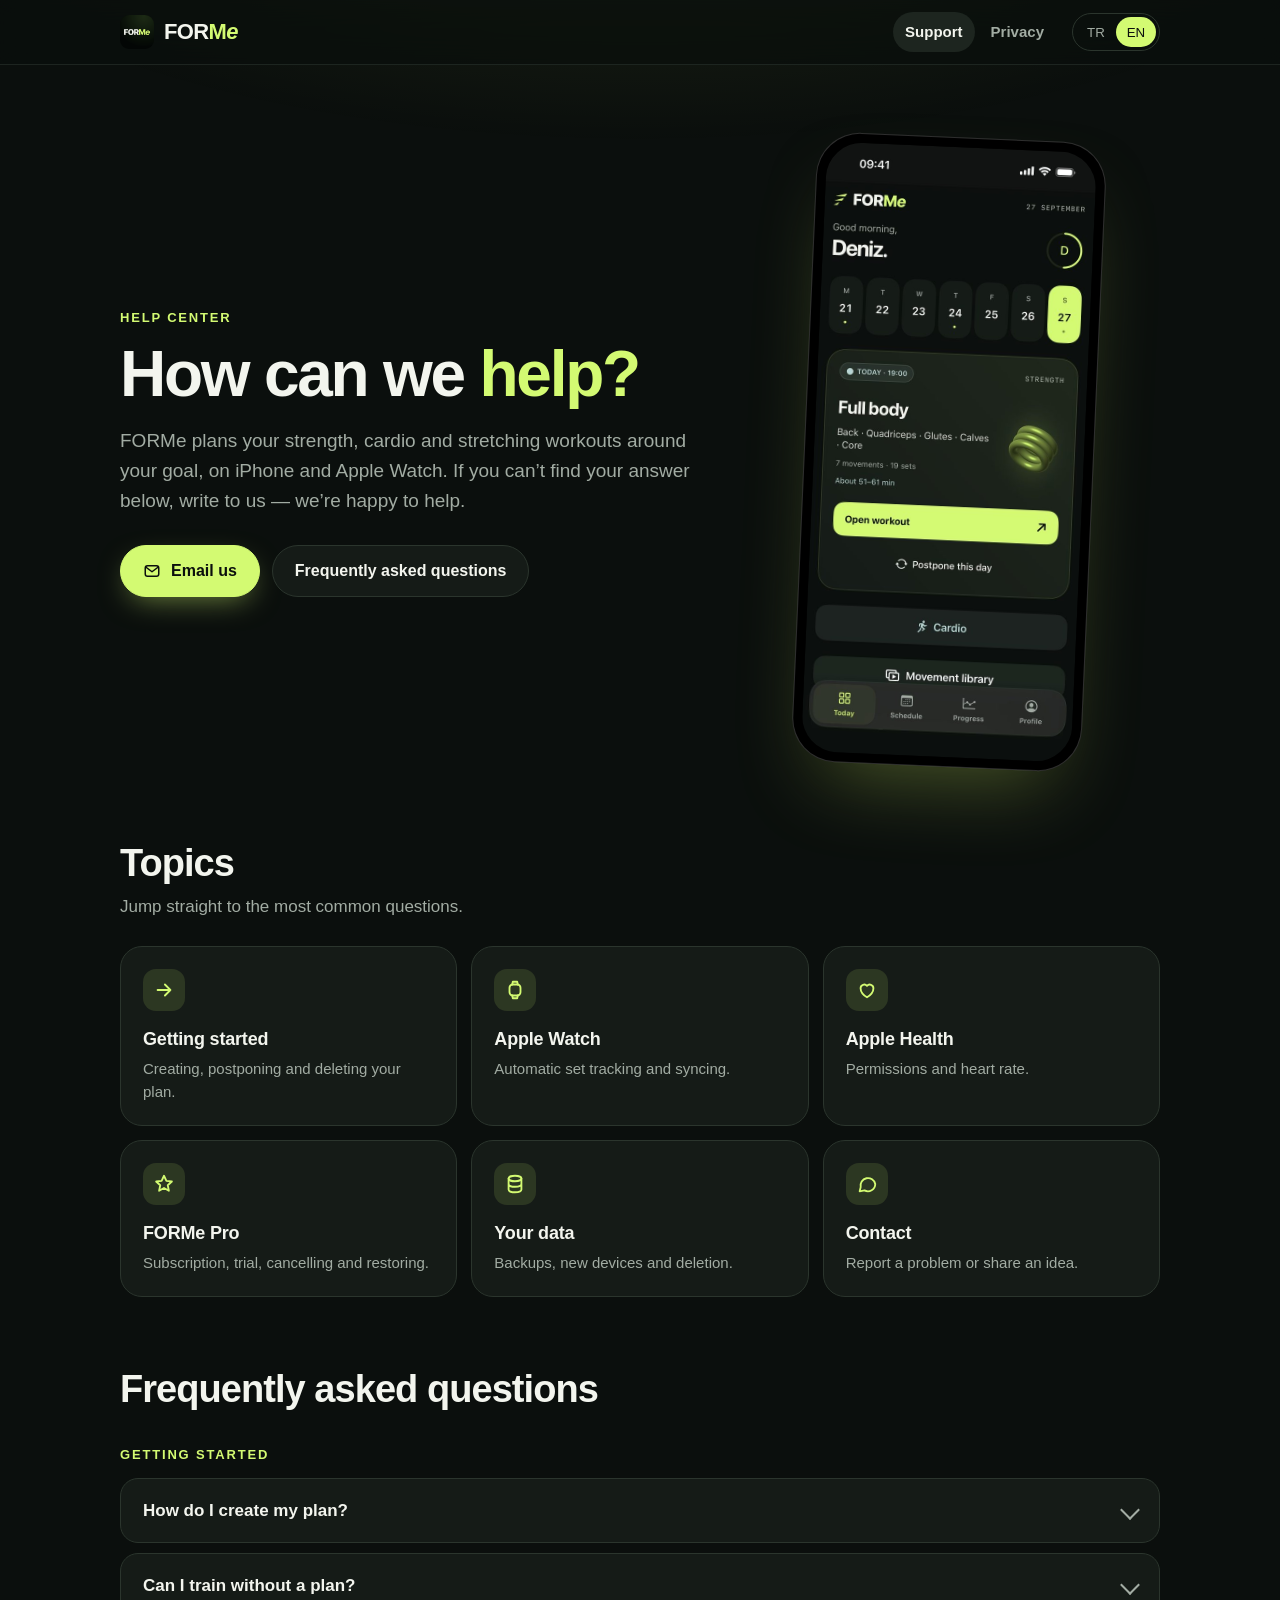
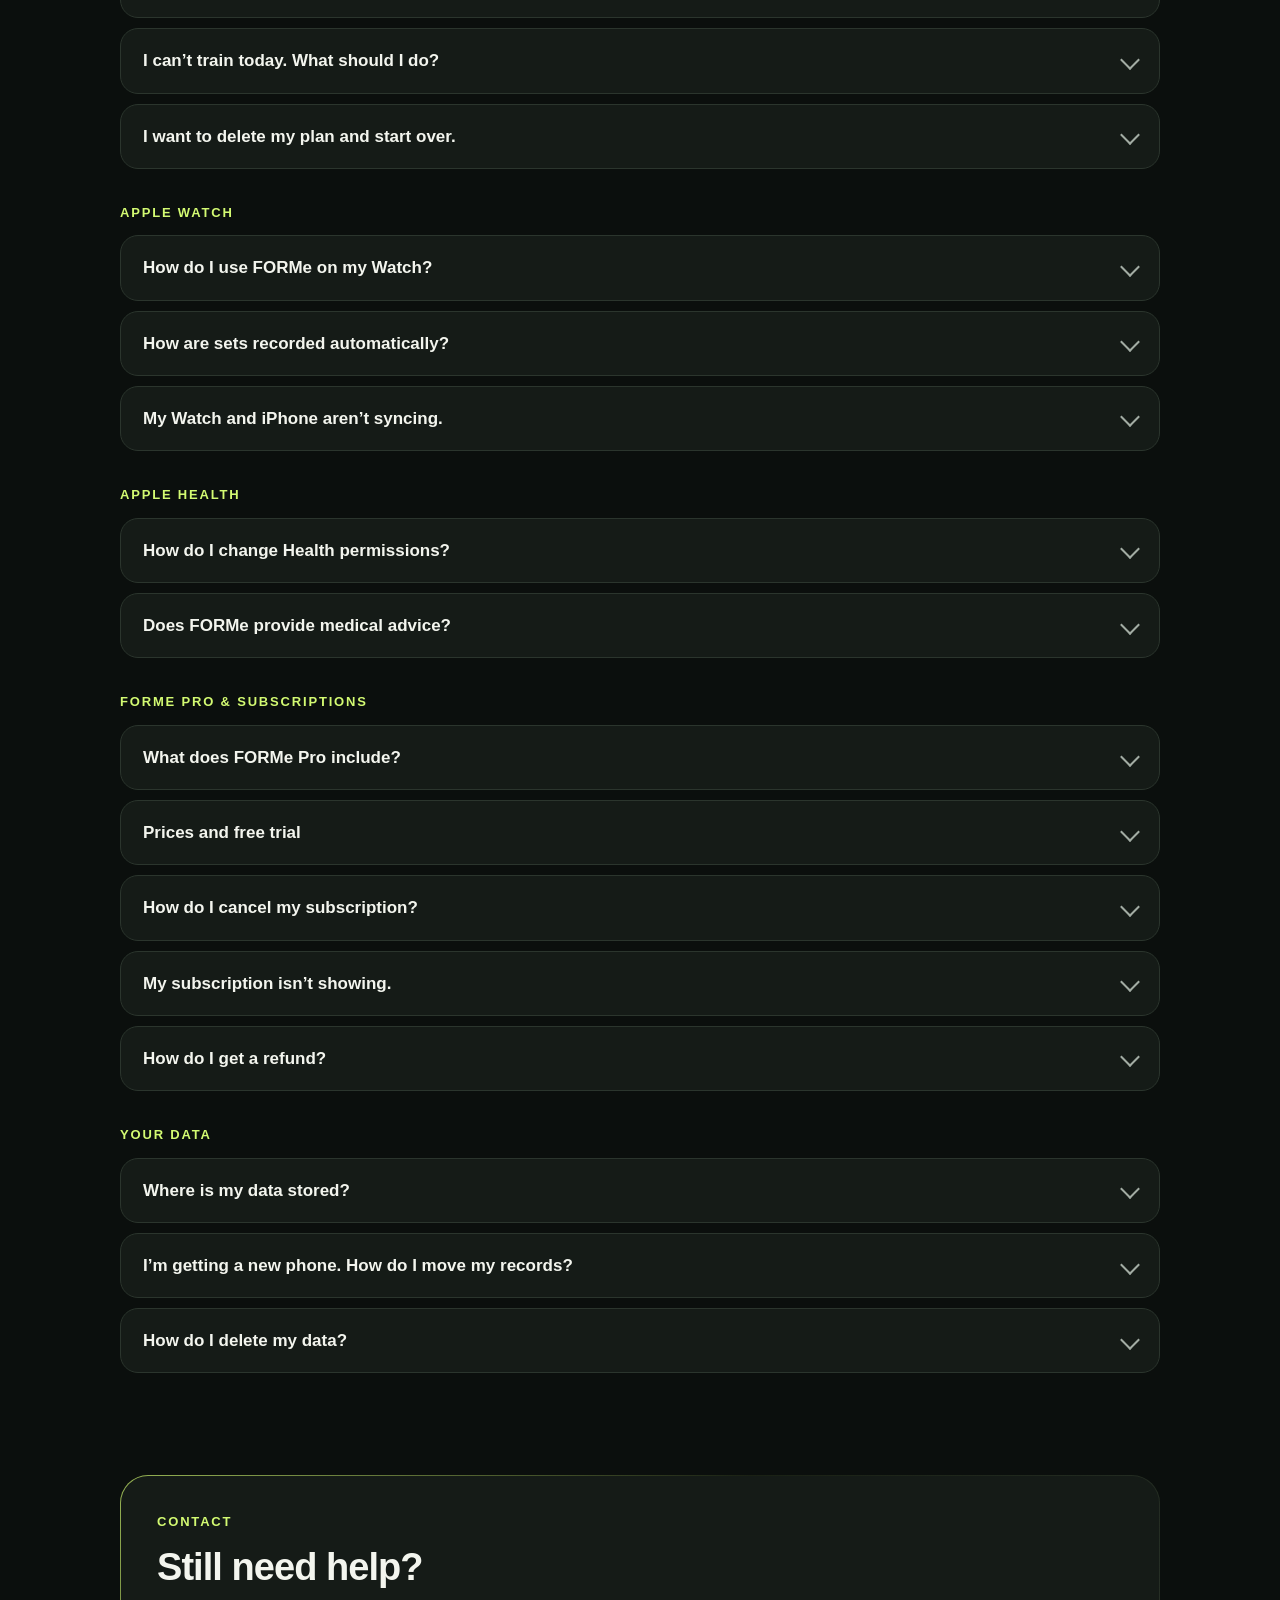
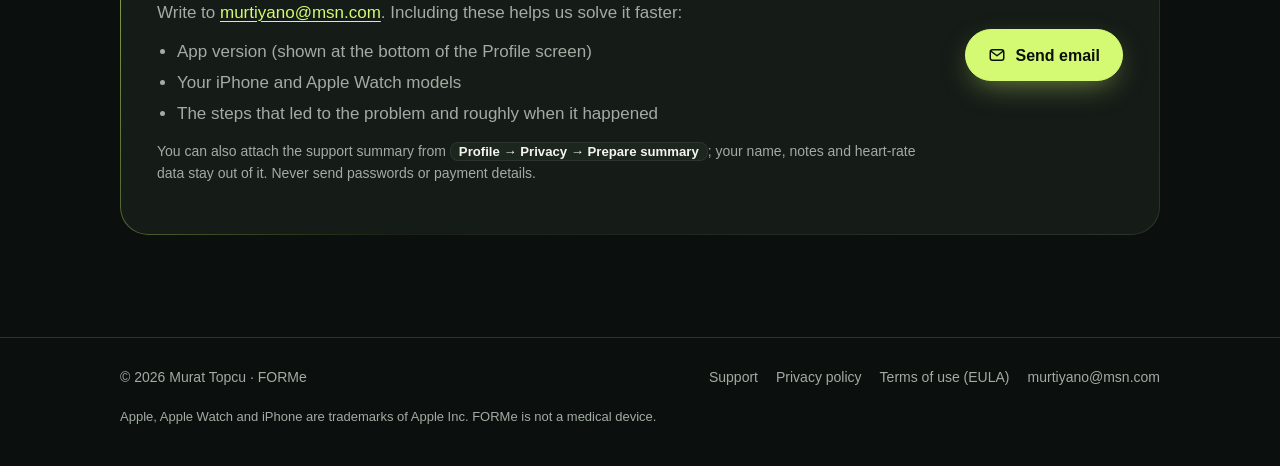
==== forme/index.html @ 6ea151a3 "Add FORMe support and privacy pages Co-Authored-By: Claude Opus 5.5 <noreply@anthropic.com>" ====
<!doctype html>
<html lang="tr">
<head>
<meta charset="utf-8">
<meta name="viewport" content="width=device-width, initial-scale=1">
<title>FORMe</title>
<meta http-equiv="refresh" content="0; url=support/">
<link rel="canonical" href="https://murat1984bjk.github.io/forme/support/">
</head>
<body style="background:#0B0F0D;color:#F3F5EE;font-family:-apple-system,sans-serif">
<p><a href="support/" style="color:#D3FA72">FORMe Destek / Support</a> · <a href="privacy/" style="color:#D3FA72">Gizlilik / Privacy</a></p>
</body>
</html>
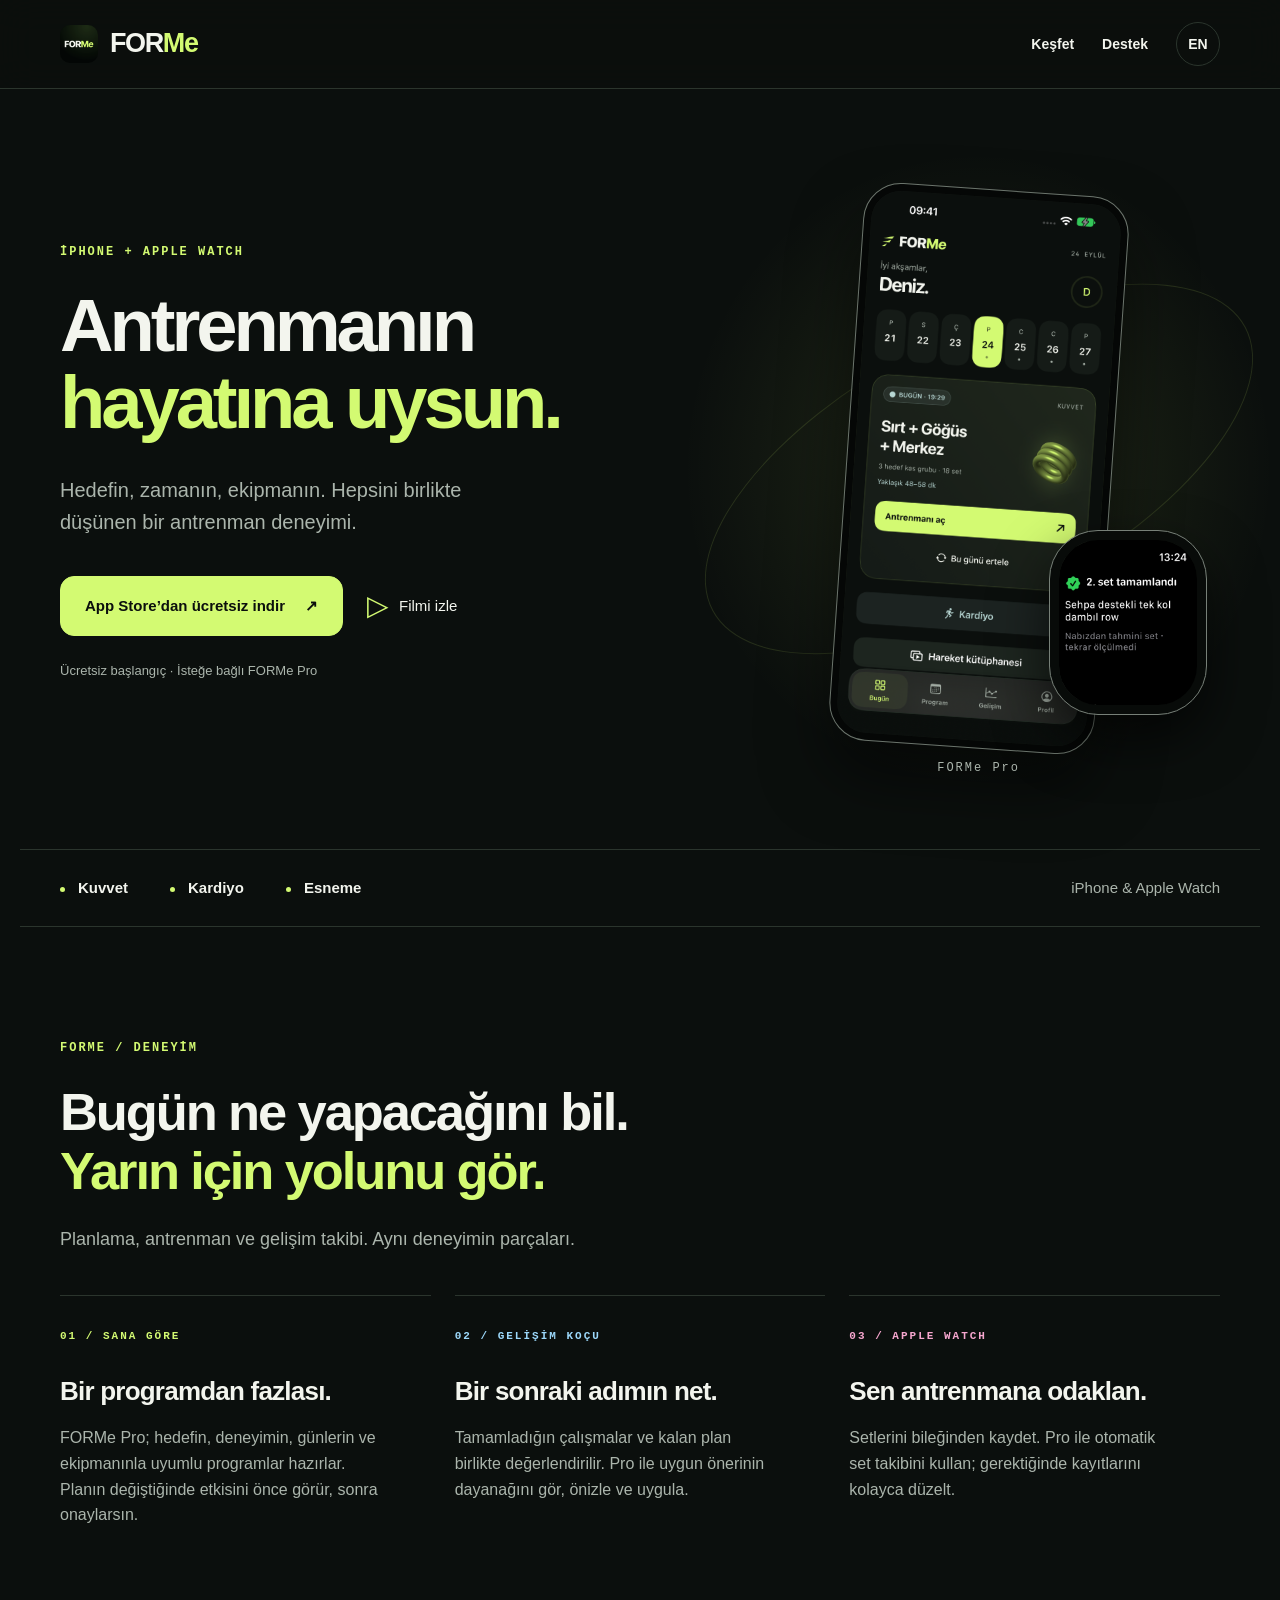
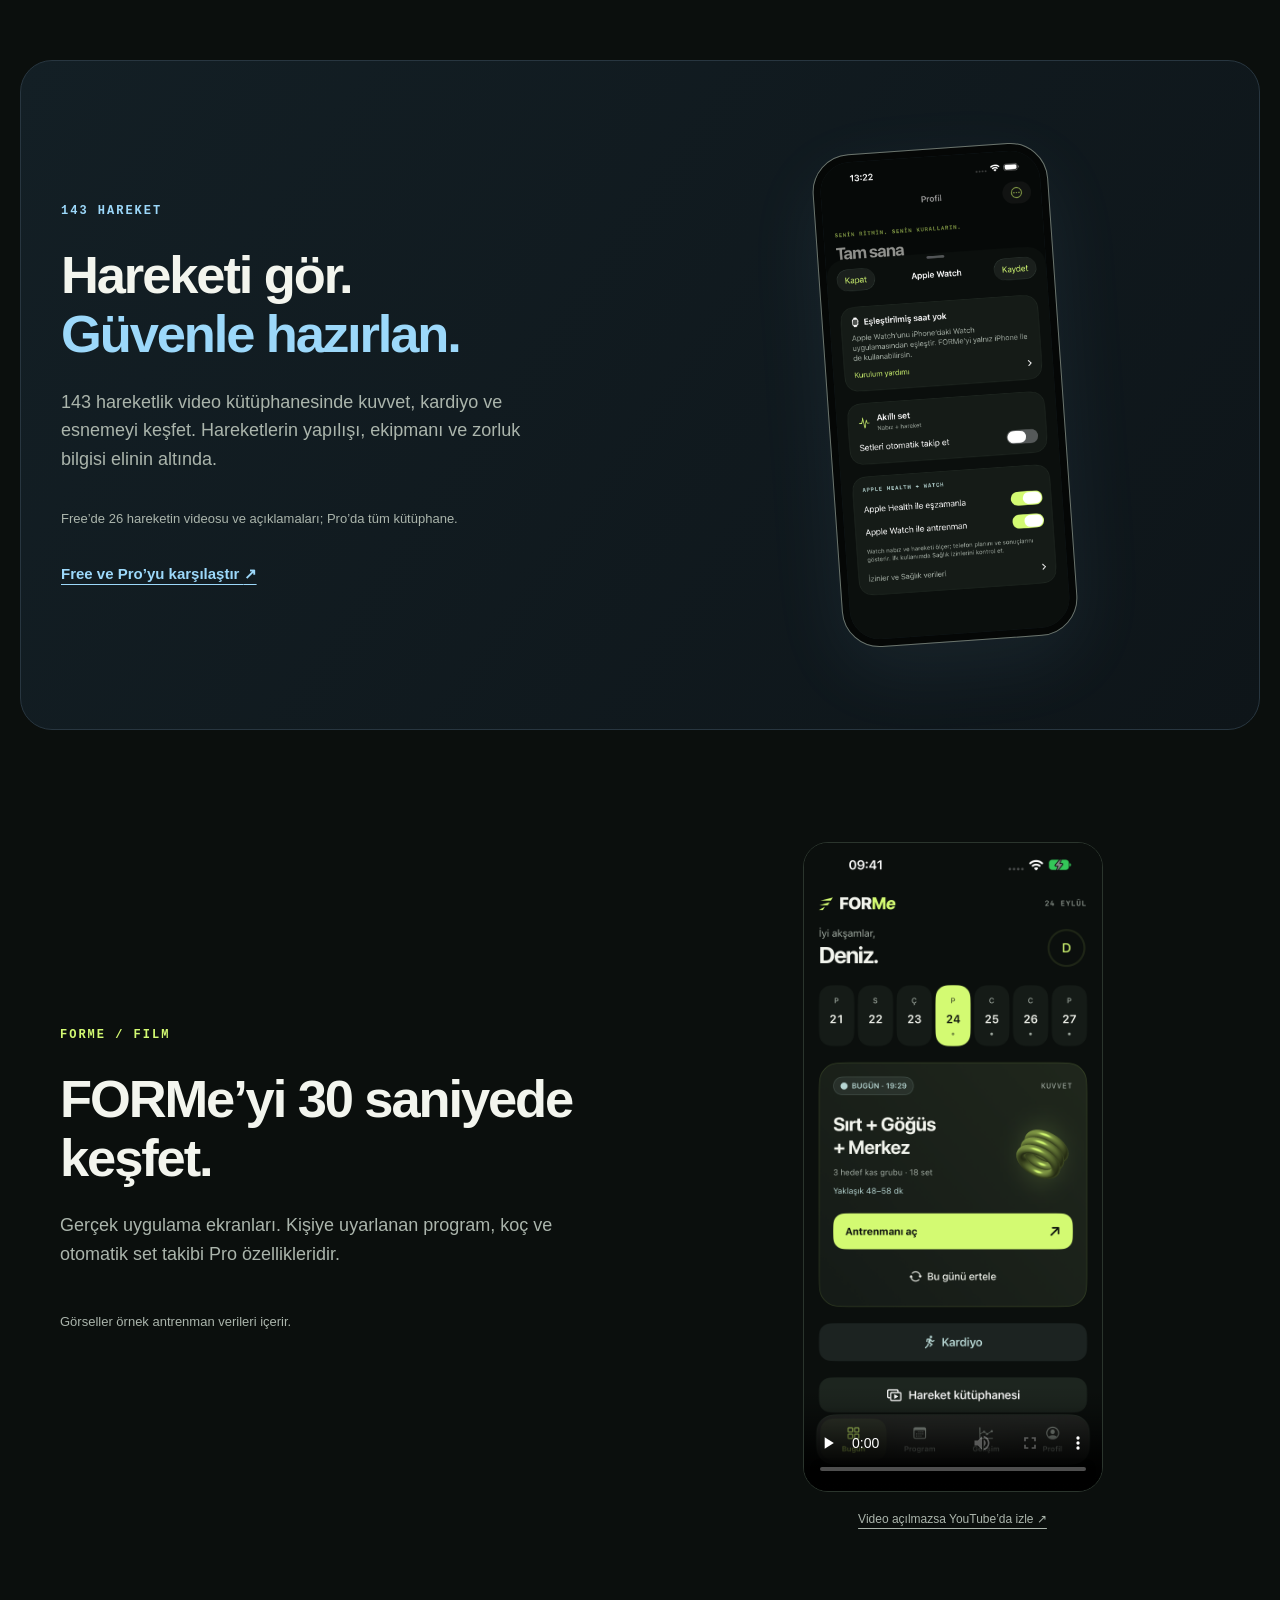
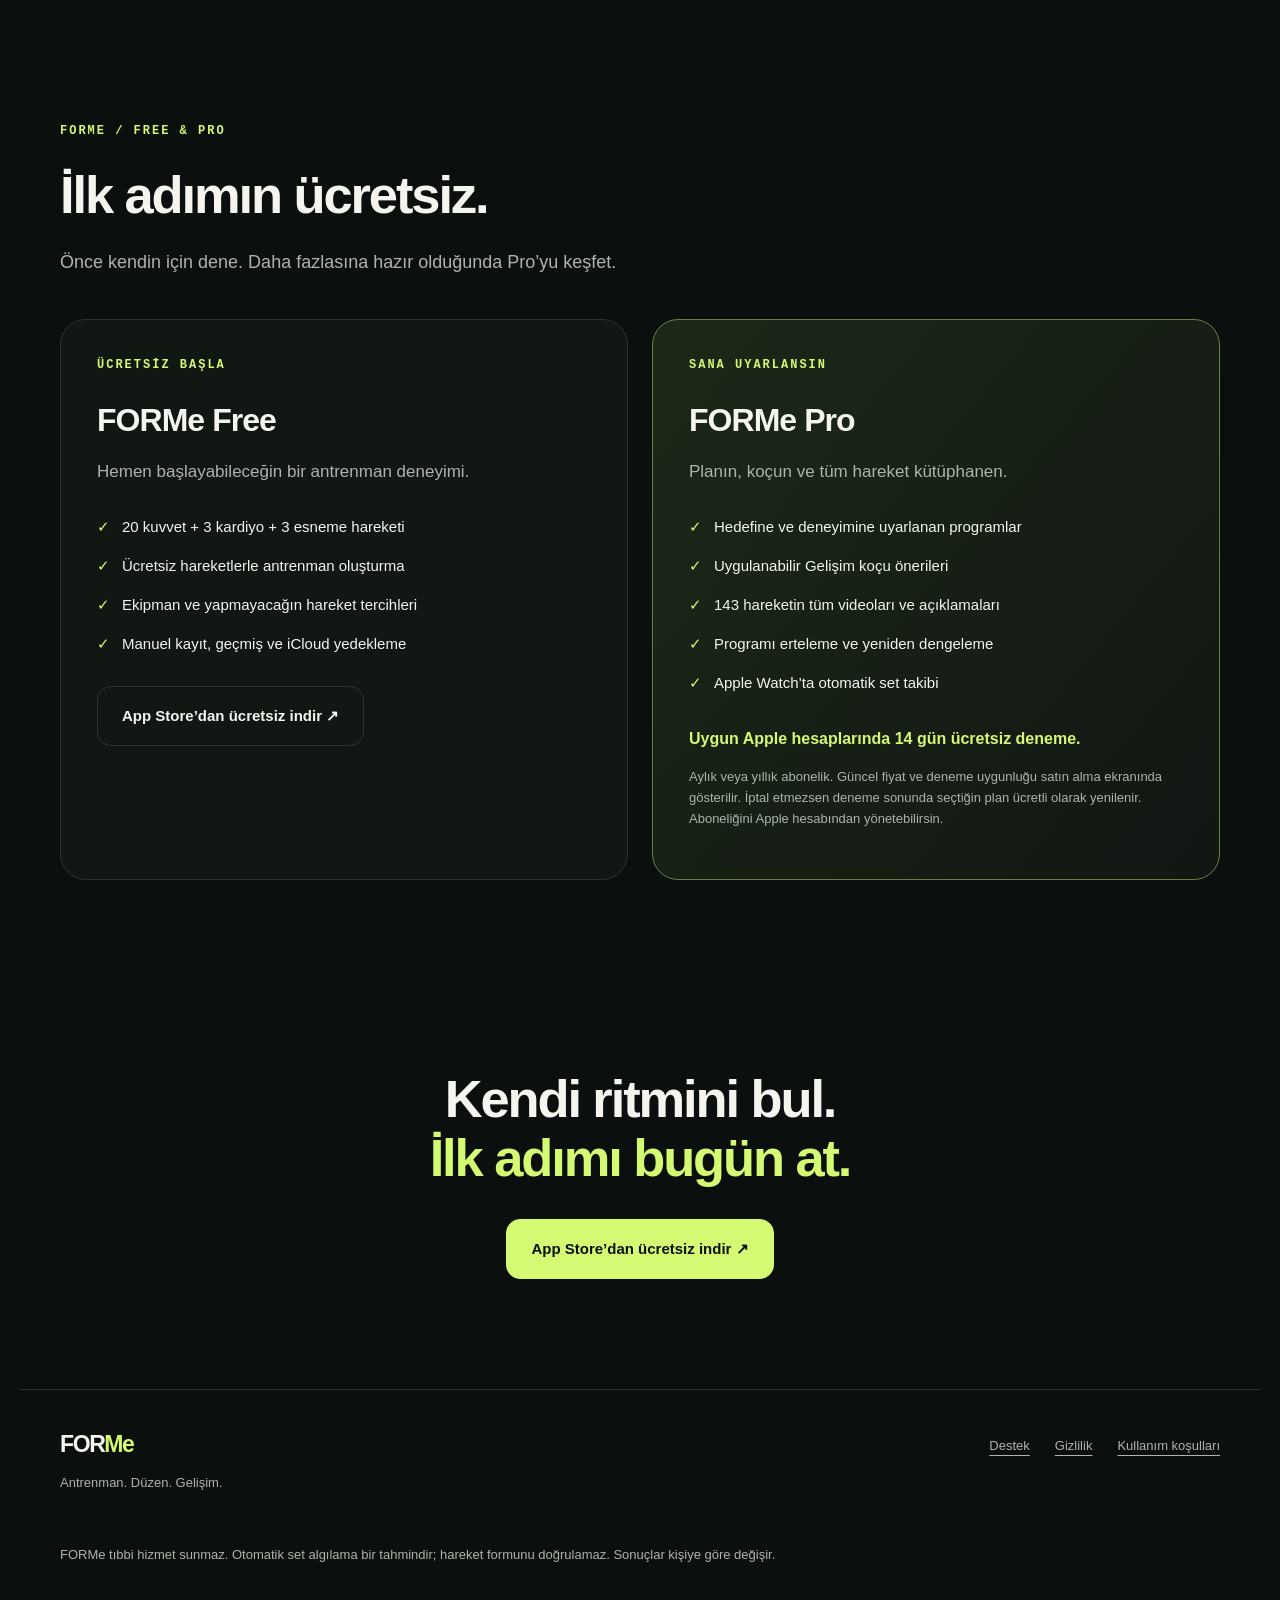
==== commit ae48fa3d: "Launch bilingual FORMe product pages with films and clear Free/Pro comparison" ====
--- a/forme/index.html
+++ b/forme/index.html
@@ -1,13 +1,18 @@
 <!doctype html>
-<html lang="tr">
-<head>
-<meta charset="utf-8">
-<meta name="viewport" content="width=device-width, initial-scale=1">
-<title>FORMe</title>
-<meta http-equiv="refresh" content="0; url=support/">
-<link rel="canonical" href="https://murat1984bjk.github.io/forme/support/">
-</head>
-<body style="background:#0B0F0D;color:#F3F5EE;font-family:-apple-system,sans-serif">
-<p><a href="support/" style="color:#D3FA72">FORMe Destek / Support</a> · <a href="privacy/" style="color:#D3FA72">Gizlilik / Privacy</a></p>
-</body>
-</html>
+<html lang="tr"><head><meta charset="utf-8"><meta name="viewport" content="width=device-width,initial-scale=1,viewport-fit=cover">
+<title>FORMe: Antrenman ve Koç — Antrenmanın hayatına uysun</title><meta name="description" content="Kuvvet, kardiyo ve esneme bir arada. FORMe ile ücretsiz başla; Pro ile sana uyarlanan programları, gelişim koçunu ve Apple Watch’ta otomatik set takibini keşfet."><meta name="theme-color" content="#0B0F0D">
+<meta name="apple-itunes-app" content="app-id=6815143103"><link rel="canonical" href="https://murat1984bjk.github.io/forme/">
+<link rel="alternate" hreflang="tr" href="https://murat1984bjk.github.io/forme/"><link rel="alternate" hreflang="en" href="https://murat1984bjk.github.io/forme/en/"><link rel="alternate" hreflang="x-default" href="https://murat1984bjk.github.io/forme/">
+<meta property="og:type" content="website"><meta property="og:site_name" content="FORMe"><meta property="og:title" content="FORMe: Antrenman ve Koç — Antrenmanın hayatına uysun"><meta property="og:description" content="Kuvvet, kardiyo ve esneme bir arada. FORMe ile ücretsiz başla; Pro ile sana uyarlanan programları, gelişim koçunu ve Apple Watch’ta otomatik set takibini keşfet."><meta property="og:url" content="https://murat1984bjk.github.io/forme/"><meta property="og:image" content="https://murat1984bjk.github.io/forme/assets/share-tr.png"><meta property="og:locale" content="tr_TR"><meta name="twitter:card" content="summary_large_image">
+<link rel="icon" href="assets/icon.png"><link rel="apple-touch-icon" href="assets/apple-touch-icon.png"><link rel="stylesheet" href="assets/product.css">
+<script type="application/ld+json">{"@context": "https://schema.org", "@type": "SoftwareApplication", "name": "FORMe: Antrenman ve Koç", "url": "https://murat1984bjk.github.io/forme/", "downloadUrl": "https://apps.apple.com/app/id6815143103", "operatingSystem": "iOS 17.0 or later; watchOS 10.0 or later", "applicationCategory": "HealthApplication", "description": "Kuvvet, kardiyo ve esneme bir arada. FORMe ile ücretsiz başla; Pro ile sana uyarlanan programları, gelişim koçunu ve Apple Watch’ta otomatik set takibini keşfet.", "inLanguage": "tr", "image": "https://murat1984bjk.github.io/forme/assets/icon.png", "offers": {"@type": "Offer", "price": "0", "priceCurrency": "USD", "description": "Free download with optional in-app subscriptions"}, "author": {"@type": "Person", "name": "Murat Topcu"}}</script></head>
+<body><a class="skip" href="#main">İçeriğe geç</a>
+<header><div class="wrap nav"><a class="brand" href="./" aria-label="FORMe"><img src="assets/icon.png" alt="" width="38" height="38"><span>FOR<span class="accent">Me</span></span></a><nav aria-label="FORMe"><a href="#experience">Keşfet</a><a href="./support/?lang=tr">Destek</a><a class="language" href="en/" lang="en" hreflang="en">EN</a></nav></div></header>
+<main id="main"><section class="hero wrap"><div class="hero-copy"><p class="kicker">iPhone + Apple Watch</p><h1>Antrenmanın<br><em>hayatına uysun.</em></h1><p class="lead">Hedefin, zamanın, ekipmanın. Hepsini birlikte düşünen bir antrenman deneyimi.</p><div class="actions"><a class="button primary" href="https://apps.apple.com/app/id6815143103">App Store’dan ücretsiz indir <span aria-hidden="true">↗</span></a><a class="film-link" href="#film"><span aria-hidden="true">▷</span> Filmi izle</a></div><p class="fine">Ücretsiz başlangıç · İsteğe bağlı FORMe Pro</p></div><div class="hero-art"><div class="orbit" aria-hidden="true"></div><img class="phone" src="assets/product-today-tr.png" alt="FORMe Bugün ekranı" width="1320" height="2868" fetchpriority="high"><img class="watch" src="assets/product-watch-tr.png" alt="FORMe Apple Watch set takibi" width="396" height="484"><span class="art-label">FORMe Pro</span></div></section>
+<div class="disciplines wrap"><span>Kuvvet</span><span>Kardiyo</span><span>Esneme</span><span class="platform">iPhone & Apple Watch</span></div>
+<section id="experience" class="wrap section"><p class="kicker">FORMe / DENEYİM</p><h2>Bugün ne yapacağını bil.<br><em>Yarın için yolunu gör.</em></h2><p class="section-note">Planlama, antrenman ve gelişim takibi. Aynı deneyimin parçaları.</p><div class="features"><article class="feature"><p class="kicker">01 / SANA GÖRE</p><h3>Bir programdan fazlası.</h3><p>FORMe Pro; hedefin, deneyimin, günlerin ve ekipmanınla uyumlu programlar hazırlar. Planın değiştiğinde etkisini önce görür, sonra onaylarsın.</p></article><article class="feature"><p class="kicker">02 / GELİŞİM KOÇU</p><h3>Bir sonraki adımın net.</h3><p>Tamamladığın çalışmalar ve kalan plan birlikte değerlendirilir. Pro ile uygun önerinin dayanağını gör, önizle ve uygula.</p></article><article class="feature"><p class="kicker">03 / APPLE WATCH</p><h3>Sen antrenmana odaklan.</h3><p>Setlerini bileğinden kaydet. Pro ile otomatik set takibini kullan; gerektiğinde kayıtlarını kolayca düzelt.</p></article></div></section>
+<section class="wrap library"><div><p class="kicker">143 HAREKET</p><h2>Hareketi gör.<br><em>Güvenle hazırlan.</em></h2><p class="lead">143 hareketlik video kütüphanesinde kuvvet, kardiyo ve esnemeyi keşfet. Hareketlerin yapılışı, ekipmanı ve zorluk bilgisi elinin altında.</p><p class="fine">Free’de 26 hareketin videosu ve açıklamaları; Pro’da tüm kütüphane.</p><a class="text-link" href="#plans">Free ve Pro’yu karşılaştır <span aria-hidden="true">↗</span></a></div><div class="library-art"><img class="phone" src="assets/product-training-tr.png" alt="FORMe hareket videosu ve antrenman ekranı" width="1320" height="2868" loading="lazy"></div></section>
+<section id="film" class="wrap section film-section"><div><p class="kicker">FORMe / FILM</p><h2>FORMe’yi 30 saniyede keşfet.</h2><p class="section-note">Gerçek uygulama ekranları. Kişiye uyarlanan program, koç ve otomatik set takibi Pro özellikleridir.</p><p class="fine">Görseller örnek antrenman verileri içerir.</p></div><div class="film-player"><video controls playsinline preload="none" poster="assets/product-today-tr.png" aria-label="FORMe Türkçe tanıtım filmi"><source src="assets/FORMe-film-tr.mp4" type="video/mp4"></video><a class="fine" href="https://www.youtube.com/watch?v=z62a8TvuBwM">Video açılmazsa YouTube’da izle ↗</a></div></section>
+<section id="plans" class="wrap section"><p class="kicker">FORMe / FREE & PRO</p><h2>İlk adımın ücretsiz.</h2><p class="section-note">Önce kendin için dene. Daha fazlasına hazır olduğunda Pro’yu keşfet.</p><div class="plans"><article class="plan"><p class="kicker">Ücretsiz başla</p><h3>FORMe Free</h3><p>Hemen başlayabileceğin bir antrenman deneyimi.</p><ul><li>20 kuvvet + 3 kardiyo + 3 esneme hareketi</li><li>Ücretsiz hareketlerle antrenman oluşturma</li><li>Ekipman ve yapmayacağın hareket tercihleri</li><li>Manuel kayıt, geçmiş ve iCloud yedekleme</li></ul><a class="button" href="https://apps.apple.com/app/id6815143103">App Store’dan ücretsiz indir ↗</a></article><article class="plan pro"><p class="kicker">Sana uyarlansın</p><h3>FORMe Pro</h3><p>Planın, koçun ve tüm hareket kütüphanen.</p><ul><li>Hedefine ve deneyimine uyarlanan programlar</li><li>Uygulanabilir Gelişim koçu önerileri</li><li>143 hareketin tüm videoları ve açıklamaları</li><li>Programı erteleme ve yeniden dengeleme</li><li>Apple Watch’ta otomatik set takibi</li></ul><strong>Uygun Apple hesaplarında 14 gün ücretsiz deneme.</strong><p class="fine">Aylık veya yıllık abonelik. Güncel fiyat ve deneme uygunluğu satın alma ekranında gösterilir. İptal etmezsen deneme sonunda seçtiğin plan ücretli olarak yenilenir. Aboneliğini Apple hesabından yönetebilirsin.</p></article></div></section>
+<section class="closing wrap"><h2>Kendi ritmini bul.<br><em>İlk adımı bugün at.</em></h2><a class="button primary" href="https://apps.apple.com/app/id6815143103">App Store’dan ücretsiz indir ↗</a></section></main>
+<footer class="wrap"><div><span class="brand">FOR<span class="accent">Me</span></span><p>Antrenman. Düzen. Gelişim.</p></div><nav><a href="./support/?lang=tr">Destek</a><a href="./privacy/?lang=tr">Gizlilik</a><a href="https://www.apple.com/legal/internet-services/itunes/dev/stdeula/">Kullanım koşulları</a></nav><p class="fine disclaimer">FORMe tıbbi hizmet sunmaz. Otomatik set algılama bir tahmindir; hareket formunu doğrulamaz. Sonuçlar kişiye göre değişir.</p></footer></body></html>
--- a/forme/assets/product.css
+++ b/forme/assets/product.css
@@ -0,0 +1,4 @@
+:root{color-scheme:dark;--bg:#0b0f0d;--text:#f3f5ee;--muted:#abb5ac;--lime:#d3fa72;--line:#2b352d;--ice:#9cd8fa}*{box-sizing:border-box}html{scroll-behavior:smooth;scroll-padding-top:100px}body{margin:0;background:var(--bg);color:var(--text);font:17px/1.6 -apple-system,BlinkMacSystemFont,"Segoe UI",sans-serif;-webkit-font-smoothing:antialiased}a{color:inherit;text-underline-offset:5px}button,a{-webkit-tap-highlight-color:transparent}a:focus-visible,video:focus-visible{outline:3px solid var(--lime);outline-offset:6px}img{max-width:100%;height:auto}em{font-style:normal;color:var(--lime)}.accent{color:var(--lime)}.wrap{max-width:1240px;margin:auto;padding-left:40px;padding-right:40px}.skip{position:absolute;left:24px;top:-100px;padding:14px;background:var(--lime);color:var(--bg);z-index:100}.skip:focus{top:12px}header{position:sticky;top:0;z-index:20;background:#0b0f0de8;backdrop-filter:blur(18px);border-bottom:1px solid var(--line)}.nav{height:88px;display:flex;align-items:center;justify-content:space-between;gap:20px}.brand{display:inline-flex;align-items:center;gap:12px;font-size:27px;font-weight:800;text-decoration:none;letter-spacing:-1.4px}.brand>span{white-space:nowrap}.brand img{border-radius:10px}.brand .accent{margin-left:0}.nav nav{display:flex;align-items:center;gap:28px}.nav nav a{text-decoration:none;font-size:14px;font-weight:650;padding:10px 0}.nav .language{border:1px solid var(--line);border-radius:50%;width:44px;height:44px;display:grid;place-items:center}.hero{display:grid;grid-template-columns:1.15fr .85fr;align-items:center;min-height:760px;gap:24px;position:relative}.hero-copy{position:relative;z-index:2;padding:70px 0}.kicker{font:600 12px/1.5 ui-monospace,SFMono-Regular,monospace;letter-spacing:2px;text-transform:uppercase;color:var(--lime);margin:0 0 26px}h1{font-size:clamp(48px,5.8vw,78px);line-height:1.04;letter-spacing:-.055em;margin:0 0 32px}h2{font-size:clamp(36px,4.1vw,54px);line-height:1.12;letter-spacing:-.04em;margin:0 0 24px}h3{font-size:26px;line-height:1.25;letter-spacing:-.03em;margin:0 0 18px}.lead{font-size:20px;line-height:1.6;max-width:480px;color:var(--muted);margin:0 0 34px}.actions{display:flex;align-items:center;gap:24px;flex-wrap:wrap}.button{display:inline-flex;align-items:center;justify-content:center;gap:20px;padding:17px 24px;border:1px solid var(--line);border-radius:14px;text-decoration:none;font-size:15px;font-weight:700;min-height:56px;transition:background .2s,transform .2s}.button.primary{background:var(--lime);color:var(--bg);border-color:var(--lime)}.button:hover{transform:translateY(-2px);background:#222c24}.button.primary:hover{background:#e0ff96}.film-link{font-size:15px;text-decoration:none;display:flex;align-items:center;gap:10px;padding:12px 0}.film-link span{font-size:28px;color:var(--lime)}.fine{font-size:13px;line-height:1.65;color:var(--muted)}.hero-copy>.fine{margin-top:20px}.hero-art{position:relative;min-height:690px;display:flex;align-items:center;justify-content:center;padding:50px 35px}.hero-art:before{content:"";position:absolute;inset:0 -80px;background:radial-gradient(ellipse at 50% 50%,#d3fa721f,transparent 65%);pointer-events:none}.phone{width:264px;border:7px solid #050706;outline:1px solid #6b746c;border-radius:37px;box-shadow:0 35px 65px #0008;display:block;position:relative}.hero-art .phone{transform:rotate(4deg)}.watch{width:156px;position:absolute;right:3%;bottom:100px;border:9px solid #080b09;outline:1px solid #778078;border-radius:48px;box-shadow:0 24px 55px #000a;z-index:2}.art-label{position:absolute;bottom:37px;left:50%;transform:translateX(-50%);font:12px/1.4 ui-monospace,monospace;letter-spacing:2px;color:var(--muted);white-space:nowrap}.orbit{position:absolute;width:125%;height:270px;border:1px solid #d3fa7220;border-radius:50%;transform:rotate(-28deg);pointer-events:none}.disciplines{display:flex;gap:42px;align-items:center;border-top:1px solid var(--line);border-bottom:1px solid var(--line);padding-top:26px;padding-bottom:26px;font-size:15px;font-weight:650}.disciplines span:before{content:"";display:inline-block;width:5px;height:5px;background:var(--lime);border-radius:50%;margin-right:13px;vertical-align:middle}.disciplines .platform{margin-left:auto;color:var(--muted);font-weight:400}.disciplines .platform:before{display:none}.section{padding-top:112px;padding-bottom:80px}.section-note{font-size:18px;color:var(--muted);max-width:670px;margin:0 0 42px}.features{display:grid;grid-template-columns:repeat(3,1fr);gap:24px}.feature{border-top:1px solid var(--line);padding:32px 0 12px}.feature .kicker{font-size:11px;margin-bottom:30px}.feature p:last-child{font-size:16px;color:var(--muted);margin:0;max-width:320px}.feature:nth-child(2) .kicker{color:var(--ice)}.feature:nth-child(3) .kicker{color:#f6a6ce}.library{margin-top:40px;display:grid;grid-template-columns:1fr 1fr;align-items:center;gap:60px;background:linear-gradient(125deg,#131f25,#0e1519);border:1px solid #283640;border-radius:32px;overflow:hidden;min-height:670px;padding-top:50px;padding-bottom:50px}.library em,.library .kicker,.text-link{color:var(--ice)}.library .lead{font-size:18px}.text-link{display:inline-block;margin-top:20px;font-size:15px;font-weight:650}.library-art{display:flex;justify-content:center;align-items:center}.library-art .phone{width:234px;transform:rotate(-4deg);box-shadow:0 25px 80px #9cd8fa12}.film-section{display:grid;grid-template-columns:1fr 1fr;align-items:center;gap:90px}.film-player{max-width:300px;margin:auto}.film-player video{width:100%;aspect-ratio:886/1920;background:#080b09;display:block;border:1px solid var(--line);border-radius:25px}.film-player a{display:block;margin-top:18px;text-align:center;font-size:12px}.plans{display:grid;grid-template-columns:1fr 1fr;gap:24px}.plan{border:1px solid var(--line);border-radius:26px;background:#111713;padding:36px}.plan.pro{border-color:#688042;background:linear-gradient(130deg,#1d2818,#111713)}.plan h3{font-size:32px}.plan>p:not(.kicker){color:var(--muted)}.plan ul{list-style:none;padding:0;margin:30px 0}.plan li{position:relative;padding-left:25px;margin:15px 0;font-size:15px}.plan li:before{content:"✓";position:absolute;left:0;color:var(--lime)}.plan strong{font-size:16px;color:var(--lime)}.closing{padding-top:110px;padding-bottom:110px;text-align:center}.closing h2{margin-bottom:32px}footer{border-top:1px solid var(--line);padding-top:36px;padding-bottom:32px;display:flex;align-items:flex-start;justify-content:space-between;gap:30px;flex-wrap:wrap}footer .brand{gap:0;font-size:23px}footer p{color:var(--muted);font-size:13px;margin:10px 0}footer nav{display:flex;gap:25px;padding-top:10px;font-size:13px;color:var(--muted)}.disclaimer{flex-basis:100%;max-width:900px}
+@media(max-width:1000px){.hero{grid-template-columns:1.15fr .85fr;min-height:650px}.hero-art{padding:35px 15px;min-height:610px}.phone{width:225px}.watch{width:125px;right:-12px}.wrap{padding-left:30px;padding-right:30px}.library{margin-left:22px;margin-right:22px}.features{gap:26px}.film-section{gap:45px}}
+@media(max-width:760px){.wrap{padding-left:24px;padding-right:24px}.nav{height:74px}.nav nav{gap:18px}.nav nav a:first-child{display:none}.hero{grid-template-columns:1fr;gap:0;min-height:0}.hero-copy{padding:65px 0 15px}h1{font-size:clamp(48px,9vw,70px)}.hero-art{min-height:600px;width:min(400px,100%);margin:auto;padding-top:25px;padding-bottom:65px}.hero-art .phone{width:228px}.watch{right:6%;bottom:100px;width:132px}.hero-art:before{inset:0 -20px}.orbit{width:88%;height:210px}.art-label{bottom:25px}.disciplines{gap:18px;flex-wrap:wrap;font-size:14px;justify-content:center;padding-top:21px;padding-bottom:21px}.disciplines .platform{flex-basis:100%;text-align:center;margin-left:0;font-size:12px}.disciplines span:before{margin-right:7px}.section{padding-top:75px;padding-bottom:38px}.features{grid-template-columns:1fr;gap:20px}.feature{padding:26px 0 12px}.feature .kicker{margin-bottom:16px}.feature p:last-child{max-width:100%}.library{grid-template-columns:1fr;gap:35px;margin-top:35px;margin-left:16px;margin-right:16px;padding-top:40px;padding-bottom:45px;min-height:0}.library .lead{font-size:17px}.library-art .phone{width:220px}.film-section{grid-template-columns:1fr;gap:14px}.film-section .section-note{margin-bottom:18px}.film-player{width:270px;max-width:100%;margin-top:22px}.plans{grid-template-columns:1fr}.plan{padding:28px}.closing{padding-top:80px;padding-bottom:80px}.closing .button{width:100%}footer nav{flex-wrap:wrap;gap:18px}.lead{font-size:18px}.actions{gap:10px 22px}.button{padding:16px 18px;font-size:14px}.hero .button{width:100%}.film-link{padding:16px 0}.hero-copy>.fine{margin-top:10px}h2{font-size:36px}.section-note{font-size:17px}}
+@media(prefers-reduced-motion:reduce){html{scroll-behavior:auto}*{transition:none!important}}
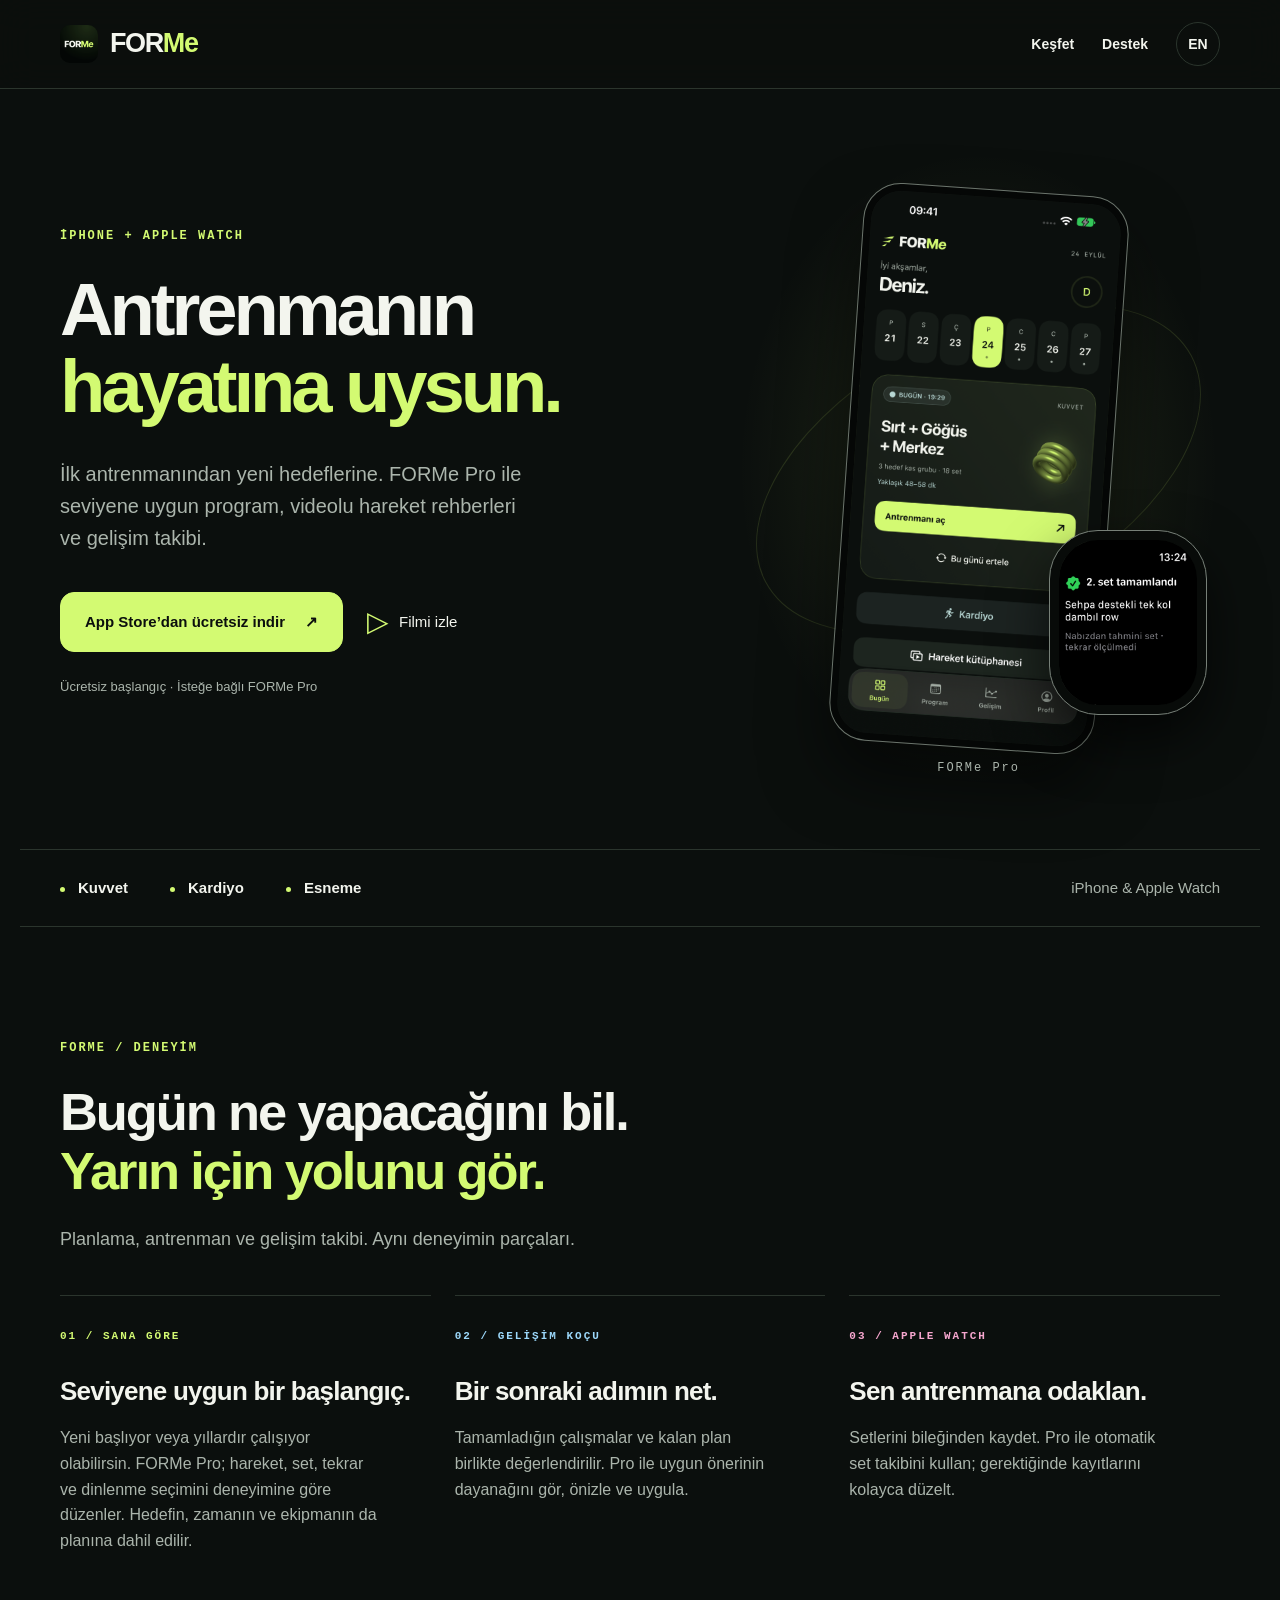
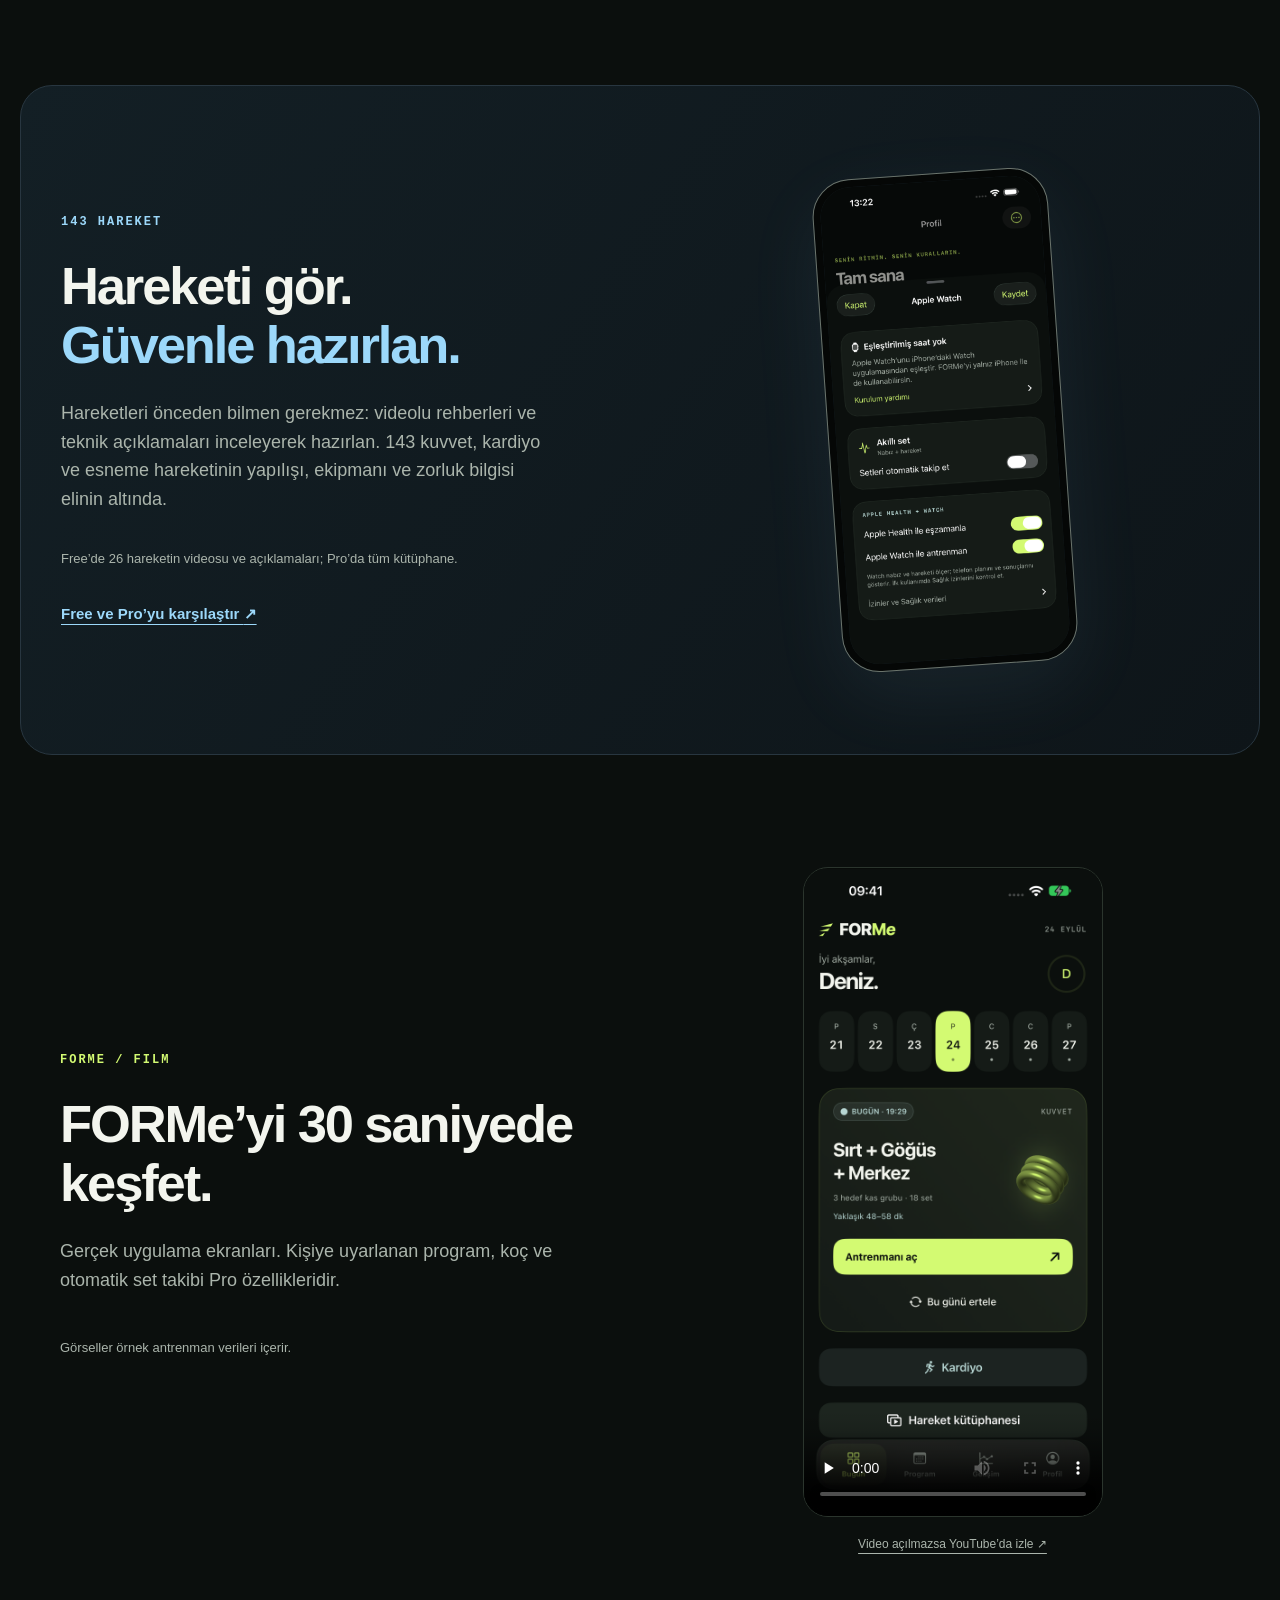
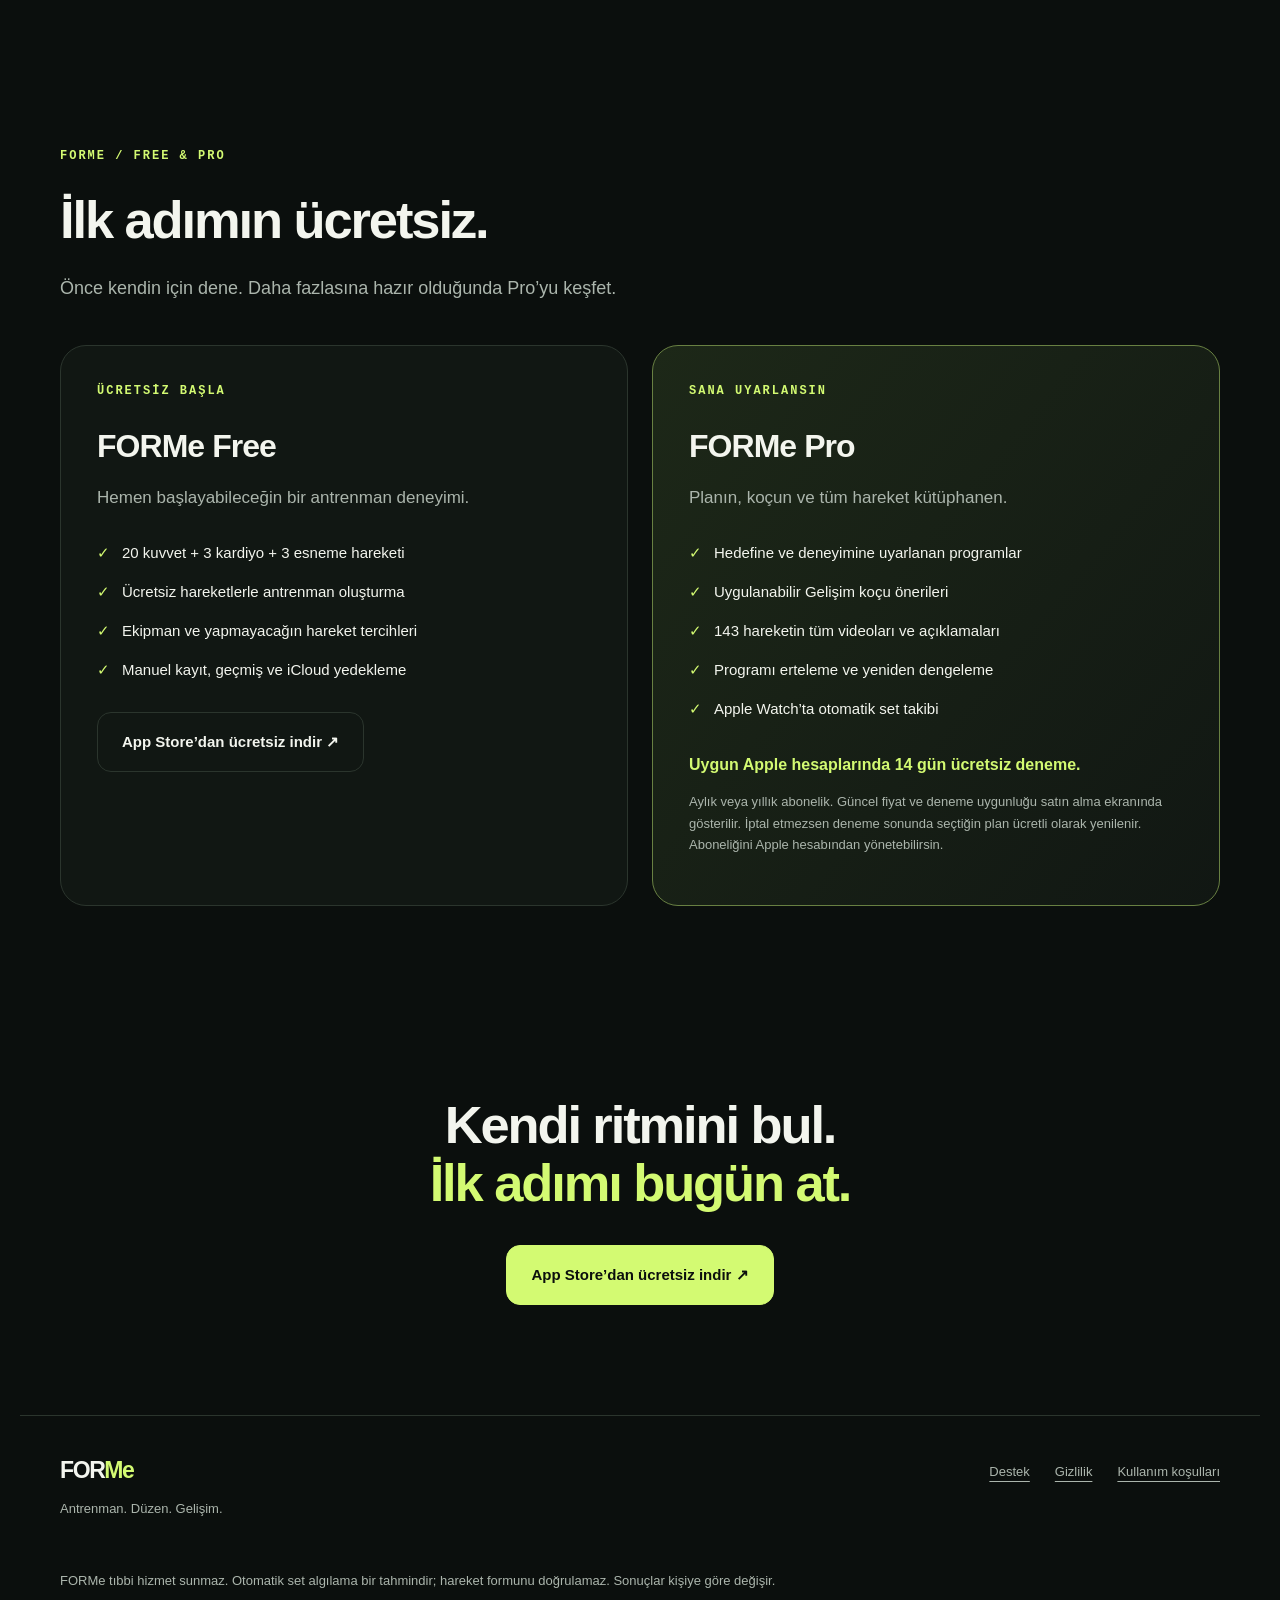
==== commit 3f6005c0: "Clarify FORMe guidance for beginners and experienced users" ====
--- a/forme/index.html
+++ b/forme/index.html
@@ -1,17 +1,17 @@
 <!doctype html>
 <html lang="tr"><head><meta charset="utf-8"><meta name="viewport" content="width=device-width,initial-scale=1,viewport-fit=cover">
-<title>FORMe: Antrenman ve Koç — Antrenmanın hayatına uysun</title><meta name="description" content="Kuvvet, kardiyo ve esneme bir arada. FORMe ile ücretsiz başla; Pro ile sana uyarlanan programları, gelişim koçunu ve Apple Watch’ta otomatik set takibini keşfet."><meta name="theme-color" content="#0B0F0D">
+<title>FORMe: Antrenman ve Koç — Antrenmanın hayatına uysun</title><meta name="description" content="Spora yeni başlayanlardan ileri seviyeye. FORMe Pro ile seviyene uygun program, videolu hareket rehberleri ve gelişim koçu. iPhone ve Apple Watch’ta ücretsiz başla."><meta name="theme-color" content="#0B0F0D">
 <meta name="apple-itunes-app" content="app-id=6815143103"><link rel="canonical" href="https://murat1984bjk.github.io/forme/">
 <link rel="alternate" hreflang="tr" href="https://murat1984bjk.github.io/forme/"><link rel="alternate" hreflang="en" href="https://murat1984bjk.github.io/forme/en/"><link rel="alternate" hreflang="x-default" href="https://murat1984bjk.github.io/forme/">
-<meta property="og:type" content="website"><meta property="og:site_name" content="FORMe"><meta property="og:title" content="FORMe: Antrenman ve Koç — Antrenmanın hayatına uysun"><meta property="og:description" content="Kuvvet, kardiyo ve esneme bir arada. FORMe ile ücretsiz başla; Pro ile sana uyarlanan programları, gelişim koçunu ve Apple Watch’ta otomatik set takibini keşfet."><meta property="og:url" content="https://murat1984bjk.github.io/forme/"><meta property="og:image" content="https://murat1984bjk.github.io/forme/assets/share-tr.png"><meta property="og:locale" content="tr_TR"><meta name="twitter:card" content="summary_large_image">
+<meta property="og:type" content="website"><meta property="og:site_name" content="FORMe"><meta property="og:title" content="FORMe: Antrenman ve Koç — Antrenmanın hayatına uysun"><meta property="og:description" content="Spora yeni başlayanlardan ileri seviyeye. FORMe Pro ile seviyene uygun program, videolu hareket rehberleri ve gelişim koçu. iPhone ve Apple Watch’ta ücretsiz başla."><meta property="og:url" content="https://murat1984bjk.github.io/forme/"><meta property="og:image" content="https://murat1984bjk.github.io/forme/assets/share-tr.png"><meta property="og:locale" content="tr_TR"><meta name="twitter:card" content="summary_large_image">
 <link rel="icon" href="assets/icon.png"><link rel="apple-touch-icon" href="assets/apple-touch-icon.png"><link rel="stylesheet" href="assets/product.css">
-<script type="application/ld+json">{"@context": "https://schema.org", "@type": "SoftwareApplication", "name": "FORMe: Antrenman ve Koç", "url": "https://murat1984bjk.github.io/forme/", "downloadUrl": "https://apps.apple.com/app/id6815143103", "operatingSystem": "iOS 17.0 or later; watchOS 10.0 or later", "applicationCategory": "HealthApplication", "description": "Kuvvet, kardiyo ve esneme bir arada. FORMe ile ücretsiz başla; Pro ile sana uyarlanan programları, gelişim koçunu ve Apple Watch’ta otomatik set takibini keşfet.", "inLanguage": "tr", "image": "https://murat1984bjk.github.io/forme/assets/icon.png", "offers": {"@type": "Offer", "price": "0", "priceCurrency": "USD", "description": "Free download with optional in-app subscriptions"}, "author": {"@type": "Person", "name": "Murat Topcu"}}</script></head>
+<script type="application/ld+json">{"@context": "https://schema.org", "@type": "SoftwareApplication", "name": "FORMe: Antrenman ve Koç", "url": "https://murat1984bjk.github.io/forme/", "downloadUrl": "https://apps.apple.com/app/id6815143103", "operatingSystem": "iOS 17.0 or later; watchOS 10.0 or later", "applicationCategory": "HealthApplication", "description": "Spora yeni başlayanlardan ileri seviyeye. FORMe Pro ile seviyene uygun program, videolu hareket rehberleri ve gelişim koçu. iPhone ve Apple Watch’ta ücretsiz başla.", "inLanguage": "tr", "image": "https://murat1984bjk.github.io/forme/assets/icon.png", "offers": {"@type": "Offer", "price": "0", "priceCurrency": "USD", "description": "Free download with optional in-app subscriptions"}, "author": {"@type": "Person", "name": "Murat Topcu"}}</script></head>
 <body><a class="skip" href="#main">İçeriğe geç</a>
 <header><div class="wrap nav"><a class="brand" href="./" aria-label="FORMe"><img src="assets/icon.png" alt="" width="38" height="38"><span>FOR<span class="accent">Me</span></span></a><nav aria-label="FORMe"><a href="#experience">Keşfet</a><a href="./support/?lang=tr">Destek</a><a class="language" href="en/" lang="en" hreflang="en">EN</a></nav></div></header>
-<main id="main"><section class="hero wrap"><div class="hero-copy"><p class="kicker">iPhone + Apple Watch</p><h1>Antrenmanın<br><em>hayatına uysun.</em></h1><p class="lead">Hedefin, zamanın, ekipmanın. Hepsini birlikte düşünen bir antrenman deneyimi.</p><div class="actions"><a class="button primary" href="https://apps.apple.com/app/id6815143103">App Store’dan ücretsiz indir <span aria-hidden="true">↗</span></a><a class="film-link" href="#film"><span aria-hidden="true">▷</span> Filmi izle</a></div><p class="fine">Ücretsiz başlangıç · İsteğe bağlı FORMe Pro</p></div><div class="hero-art"><div class="orbit" aria-hidden="true"></div><img class="phone" src="assets/product-today-tr.png" alt="FORMe Bugün ekranı" width="1320" height="2868" fetchpriority="high"><img class="watch" src="assets/product-watch-tr.png" alt="FORMe Apple Watch set takibi" width="396" height="484"><span class="art-label">FORMe Pro</span></div></section>
+<main id="main"><section class="hero wrap"><div class="hero-copy"><p class="kicker">iPhone + Apple Watch</p><h1>Antrenmanın<br><em>hayatına uysun.</em></h1><p class="lead">İlk antrenmanından yeni hedeflerine. FORMe Pro ile seviyene uygun program, videolu hareket rehberleri ve gelişim takibi.</p><div class="actions"><a class="button primary" href="https://apps.apple.com/app/id6815143103">App Store’dan ücretsiz indir <span aria-hidden="true">↗</span></a><a class="film-link" href="#film"><span aria-hidden="true">▷</span> Filmi izle</a></div><p class="fine">Ücretsiz başlangıç · İsteğe bağlı FORMe Pro</p></div><div class="hero-art"><div class="orbit" aria-hidden="true"></div><img class="phone" src="assets/product-today-tr.png" alt="FORMe Bugün ekranı" width="1320" height="2868" fetchpriority="high"><img class="watch" src="assets/product-watch-tr.png" alt="FORMe Apple Watch set takibi" width="396" height="484"><span class="art-label">FORMe Pro</span></div></section>
 <div class="disciplines wrap"><span>Kuvvet</span><span>Kardiyo</span><span>Esneme</span><span class="platform">iPhone & Apple Watch</span></div>
-<section id="experience" class="wrap section"><p class="kicker">FORMe / DENEYİM</p><h2>Bugün ne yapacağını bil.<br><em>Yarın için yolunu gör.</em></h2><p class="section-note">Planlama, antrenman ve gelişim takibi. Aynı deneyimin parçaları.</p><div class="features"><article class="feature"><p class="kicker">01 / SANA GÖRE</p><h3>Bir programdan fazlası.</h3><p>FORMe Pro; hedefin, deneyimin, günlerin ve ekipmanınla uyumlu programlar hazırlar. Planın değiştiğinde etkisini önce görür, sonra onaylarsın.</p></article><article class="feature"><p class="kicker">02 / GELİŞİM KOÇU</p><h3>Bir sonraki adımın net.</h3><p>Tamamladığın çalışmalar ve kalan plan birlikte değerlendirilir. Pro ile uygun önerinin dayanağını gör, önizle ve uygula.</p></article><article class="feature"><p class="kicker">03 / APPLE WATCH</p><h3>Sen antrenmana odaklan.</h3><p>Setlerini bileğinden kaydet. Pro ile otomatik set takibini kullan; gerektiğinde kayıtlarını kolayca düzelt.</p></article></div></section>
-<section class="wrap library"><div><p class="kicker">143 HAREKET</p><h2>Hareketi gör.<br><em>Güvenle hazırlan.</em></h2><p class="lead">143 hareketlik video kütüphanesinde kuvvet, kardiyo ve esnemeyi keşfet. Hareketlerin yapılışı, ekipmanı ve zorluk bilgisi elinin altında.</p><p class="fine">Free’de 26 hareketin videosu ve açıklamaları; Pro’da tüm kütüphane.</p><a class="text-link" href="#plans">Free ve Pro’yu karşılaştır <span aria-hidden="true">↗</span></a></div><div class="library-art"><img class="phone" src="assets/product-training-tr.png" alt="FORMe hareket videosu ve antrenman ekranı" width="1320" height="2868" loading="lazy"></div></section>
+<section id="experience" class="wrap section"><p class="kicker">FORMe / DENEYİM</p><h2>Bugün ne yapacağını bil.<br><em>Yarın için yolunu gör.</em></h2><p class="section-note">Planlama, antrenman ve gelişim takibi. Aynı deneyimin parçaları.</p><div class="features"><article class="feature"><p class="kicker">01 / SANA GÖRE</p><h3>Seviyene uygun bir başlangıç.</h3><p>Yeni başlıyor veya yıllardır çalışıyor olabilirsin. FORMe Pro; hareket, set, tekrar ve dinlenme seçimini deneyimine göre düzenler. Hedefin, zamanın ve ekipmanın da planına dahil edilir.</p></article><article class="feature"><p class="kicker">02 / GELİŞİM KOÇU</p><h3>Bir sonraki adımın net.</h3><p>Tamamladığın çalışmalar ve kalan plan birlikte değerlendirilir. Pro ile uygun önerinin dayanağını gör, önizle ve uygula.</p></article><article class="feature"><p class="kicker">03 / APPLE WATCH</p><h3>Sen antrenmana odaklan.</h3><p>Setlerini bileğinden kaydet. Pro ile otomatik set takibini kullan; gerektiğinde kayıtlarını kolayca düzelt.</p></article></div></section>
+<section class="wrap library"><div><p class="kicker">143 HAREKET</p><h2>Hareketi gör.<br><em>Güvenle hazırlan.</em></h2><p class="lead">Hareketleri önceden bilmen gerekmez: videolu rehberleri ve teknik açıklamaları inceleyerek hazırlan. 143 kuvvet, kardiyo ve esneme hareketinin yapılışı, ekipmanı ve zorluk bilgisi elinin altında.</p><p class="fine">Free’de 26 hareketin videosu ve açıklamaları; Pro’da tüm kütüphane.</p><a class="text-link" href="#plans">Free ve Pro’yu karşılaştır <span aria-hidden="true">↗</span></a></div><div class="library-art"><img class="phone" src="assets/product-training-tr.png" alt="FORMe hareket videosu ve antrenman ekranı" width="1320" height="2868" loading="lazy"></div></section>
 <section id="film" class="wrap section film-section"><div><p class="kicker">FORMe / FILM</p><h2>FORMe’yi 30 saniyede keşfet.</h2><p class="section-note">Gerçek uygulama ekranları. Kişiye uyarlanan program, koç ve otomatik set takibi Pro özellikleridir.</p><p class="fine">Görseller örnek antrenman verileri içerir.</p></div><div class="film-player"><video controls playsinline preload="none" poster="assets/product-today-tr.png" aria-label="FORMe Türkçe tanıtım filmi"><source src="assets/FORMe-film-tr.mp4" type="video/mp4"></video><a class="fine" href="https://www.youtube.com/watch?v=z62a8TvuBwM">Video açılmazsa YouTube’da izle ↗</a></div></section>
 <section id="plans" class="wrap section"><p class="kicker">FORMe / FREE & PRO</p><h2>İlk adımın ücretsiz.</h2><p class="section-note">Önce kendin için dene. Daha fazlasına hazır olduğunda Pro’yu keşfet.</p><div class="plans"><article class="plan"><p class="kicker">Ücretsiz başla</p><h3>FORMe Free</h3><p>Hemen başlayabileceğin bir antrenman deneyimi.</p><ul><li>20 kuvvet + 3 kardiyo + 3 esneme hareketi</li><li>Ücretsiz hareketlerle antrenman oluşturma</li><li>Ekipman ve yapmayacağın hareket tercihleri</li><li>Manuel kayıt, geçmiş ve iCloud yedekleme</li></ul><a class="button" href="https://apps.apple.com/app/id6815143103">App Store’dan ücretsiz indir ↗</a></article><article class="plan pro"><p class="kicker">Sana uyarlansın</p><h3>FORMe Pro</h3><p>Planın, koçun ve tüm hareket kütüphanen.</p><ul><li>Hedefine ve deneyimine uyarlanan programlar</li><li>Uygulanabilir Gelişim koçu önerileri</li><li>143 hareketin tüm videoları ve açıklamaları</li><li>Programı erteleme ve yeniden dengeleme</li><li>Apple Watch’ta otomatik set takibi</li></ul><strong>Uygun Apple hesaplarında 14 gün ücretsiz deneme.</strong><p class="fine">Aylık veya yıllık abonelik. Güncel fiyat ve deneme uygunluğu satın alma ekranında gösterilir. İptal etmezsen deneme sonunda seçtiğin plan ücretli olarak yenilenir. Aboneliğini Apple hesabından yönetebilirsin.</p></article></div></section>
 <section class="closing wrap"><h2>Kendi ritmini bul.<br><em>İlk adımı bugün at.</em></h2><a class="button primary" href="https://apps.apple.com/app/id6815143103">App Store’dan ücretsiz indir ↗</a></section></main>
--- a/forme/assets/product.css
+++ b/forme/assets/product.css
@@ -1,4 +1,4 @@
-:root{color-scheme:dark;--bg:#0b0f0d;--text:#f3f5ee;--muted:#abb5ac;--lime:#d3fa72;--line:#2b352d;--ice:#9cd8fa}*{box-sizing:border-box}html{scroll-behavior:smooth;scroll-padding-top:100px}body{margin:0;background:var(--bg);color:var(--text);font:17px/1.6 -apple-system,BlinkMacSystemFont,"Segoe UI",sans-serif;-webkit-font-smoothing:antialiased}a{color:inherit;text-underline-offset:5px}button,a{-webkit-tap-highlight-color:transparent}a:focus-visible,video:focus-visible{outline:3px solid var(--lime);outline-offset:6px}img{max-width:100%;height:auto}em{font-style:normal;color:var(--lime)}.accent{color:var(--lime)}.wrap{max-width:1240px;margin:auto;padding-left:40px;padding-right:40px}.skip{position:absolute;left:24px;top:-100px;padding:14px;background:var(--lime);color:var(--bg);z-index:100}.skip:focus{top:12px}header{position:sticky;top:0;z-index:20;background:#0b0f0de8;backdrop-filter:blur(18px);border-bottom:1px solid var(--line)}.nav{height:88px;display:flex;align-items:center;justify-content:space-between;gap:20px}.brand{display:inline-flex;align-items:center;gap:12px;font-size:27px;font-weight:800;text-decoration:none;letter-spacing:-1.4px}.brand>span{white-space:nowrap}.brand img{border-radius:10px}.brand .accent{margin-left:0}.nav nav{display:flex;align-items:center;gap:28px}.nav nav a{text-decoration:none;font-size:14px;font-weight:650;padding:10px 0}.nav .language{border:1px solid var(--line);border-radius:50%;width:44px;height:44px;display:grid;place-items:center}.hero{display:grid;grid-template-columns:1.15fr .85fr;align-items:center;min-height:760px;gap:24px;position:relative}.hero-copy{position:relative;z-index:2;padding:70px 0}.kicker{font:600 12px/1.5 ui-monospace,SFMono-Regular,monospace;letter-spacing:2px;text-transform:uppercase;color:var(--lime);margin:0 0 26px}h1{font-size:clamp(48px,5.8vw,78px);line-height:1.04;letter-spacing:-.055em;margin:0 0 32px}h2{font-size:clamp(36px,4.1vw,54px);line-height:1.12;letter-spacing:-.04em;margin:0 0 24px}h3{font-size:26px;line-height:1.25;letter-spacing:-.03em;margin:0 0 18px}.lead{font-size:20px;line-height:1.6;max-width:480px;color:var(--muted);margin:0 0 34px}.actions{display:flex;align-items:center;gap:24px;flex-wrap:wrap}.button{display:inline-flex;align-items:center;justify-content:center;gap:20px;padding:17px 24px;border:1px solid var(--line);border-radius:14px;text-decoration:none;font-size:15px;font-weight:700;min-height:56px;transition:background .2s,transform .2s}.button.primary{background:var(--lime);color:var(--bg);border-color:var(--lime)}.button:hover{transform:translateY(-2px);background:#222c24}.button.primary:hover{background:#e0ff96}.film-link{font-size:15px;text-decoration:none;display:flex;align-items:center;gap:10px;padding:12px 0}.film-link span{font-size:28px;color:var(--lime)}.fine{font-size:13px;line-height:1.65;color:var(--muted)}.hero-copy>.fine{margin-top:20px}.hero-art{position:relative;min-height:690px;display:flex;align-items:center;justify-content:center;padding:50px 35px}.hero-art:before{content:"";position:absolute;inset:0 -80px;background:radial-gradient(ellipse at 50% 50%,#d3fa721f,transparent 65%);pointer-events:none}.phone{width:264px;border:7px solid #050706;outline:1px solid #6b746c;border-radius:37px;box-shadow:0 35px 65px #0008;display:block;position:relative}.hero-art .phone{transform:rotate(4deg)}.watch{width:156px;position:absolute;right:3%;bottom:100px;border:9px solid #080b09;outline:1px solid #778078;border-radius:48px;box-shadow:0 24px 55px #000a;z-index:2}.art-label{position:absolute;bottom:37px;left:50%;transform:translateX(-50%);font:12px/1.4 ui-monospace,monospace;letter-spacing:2px;color:var(--muted);white-space:nowrap}.orbit{position:absolute;width:125%;height:270px;border:1px solid #d3fa7220;border-radius:50%;transform:rotate(-28deg);pointer-events:none}.disciplines{display:flex;gap:42px;align-items:center;border-top:1px solid var(--line);border-bottom:1px solid var(--line);padding-top:26px;padding-bottom:26px;font-size:15px;font-weight:650}.disciplines span:before{content:"";display:inline-block;width:5px;height:5px;background:var(--lime);border-radius:50%;margin-right:13px;vertical-align:middle}.disciplines .platform{margin-left:auto;color:var(--muted);font-weight:400}.disciplines .platform:before{display:none}.section{padding-top:112px;padding-bottom:80px}.section-note{font-size:18px;color:var(--muted);max-width:670px;margin:0 0 42px}.features{display:grid;grid-template-columns:repeat(3,1fr);gap:24px}.feature{border-top:1px solid var(--line);padding:32px 0 12px}.feature .kicker{font-size:11px;margin-bottom:30px}.feature p:last-child{font-size:16px;color:var(--muted);margin:0;max-width:320px}.feature:nth-child(2) .kicker{color:var(--ice)}.feature:nth-child(3) .kicker{color:#f6a6ce}.library{margin-top:40px;display:grid;grid-template-columns:1fr 1fr;align-items:center;gap:60px;background:linear-gradient(125deg,#131f25,#0e1519);border:1px solid #283640;border-radius:32px;overflow:hidden;min-height:670px;padding-top:50px;padding-bottom:50px}.library em,.library .kicker,.text-link{color:var(--ice)}.library .lead{font-size:18px}.text-link{display:inline-block;margin-top:20px;font-size:15px;font-weight:650}.library-art{display:flex;justify-content:center;align-items:center}.library-art .phone{width:234px;transform:rotate(-4deg);box-shadow:0 25px 80px #9cd8fa12}.film-section{display:grid;grid-template-columns:1fr 1fr;align-items:center;gap:90px}.film-player{max-width:300px;margin:auto}.film-player video{width:100%;aspect-ratio:886/1920;background:#080b09;display:block;border:1px solid var(--line);border-radius:25px}.film-player a{display:block;margin-top:18px;text-align:center;font-size:12px}.plans{display:grid;grid-template-columns:1fr 1fr;gap:24px}.plan{border:1px solid var(--line);border-radius:26px;background:#111713;padding:36px}.plan.pro{border-color:#688042;background:linear-gradient(130deg,#1d2818,#111713)}.plan h3{font-size:32px}.plan>p:not(.kicker){color:var(--muted)}.plan ul{list-style:none;padding:0;margin:30px 0}.plan li{position:relative;padding-left:25px;margin:15px 0;font-size:15px}.plan li:before{content:"✓";position:absolute;left:0;color:var(--lime)}.plan strong{font-size:16px;color:var(--lime)}.closing{padding-top:110px;padding-bottom:110px;text-align:center}.closing h2{margin-bottom:32px}footer{border-top:1px solid var(--line);padding-top:36px;padding-bottom:32px;display:flex;align-items:flex-start;justify-content:space-between;gap:30px;flex-wrap:wrap}footer .brand{gap:0;font-size:23px}footer p{color:var(--muted);font-size:13px;margin:10px 0}footer nav{display:flex;gap:25px;padding-top:10px;font-size:13px;color:var(--muted)}.disclaimer{flex-basis:100%;max-width:900px}
+:root{color-scheme:dark;--bg:#0b0f0d;--text:#f3f5ee;--muted:#abb5ac;--lime:#d3fa72;--line:#2b352d;--ice:#9cd8fa}*{box-sizing:border-box}html{scroll-behavior:smooth;scroll-padding-top:100px}body{margin:0;background:var(--bg);color:var(--text);font:17px/1.6 -apple-system,BlinkMacSystemFont,"Segoe UI",sans-serif;-webkit-font-smoothing:antialiased}a{color:inherit;text-underline-offset:5px}button,a{-webkit-tap-highlight-color:transparent}a:focus-visible,video:focus-visible{outline:3px solid var(--lime);outline-offset:6px}img{max-width:100%;height:auto}em{font-style:normal;color:var(--lime)}.accent{color:var(--lime)}.wrap{max-width:1240px;margin:auto;padding-left:40px;padding-right:40px}.skip{position:absolute;left:24px;top:-100px;padding:14px;background:var(--lime);color:var(--bg);z-index:100}.skip:focus{top:12px}header{position:sticky;top:0;z-index:20;background:#0b0f0de8;backdrop-filter:blur(18px);border-bottom:1px solid var(--line)}.nav{height:88px;display:flex;align-items:center;justify-content:space-between;gap:20px}.brand{display:inline-flex;align-items:center;gap:12px;font-size:27px;font-weight:800;text-decoration:none;letter-spacing:-1.4px}.brand>span{white-space:nowrap}.brand img{border-radius:10px}.brand .accent{margin-left:0}.nav nav{display:flex;align-items:center;gap:28px}.nav nav a{text-decoration:none;font-size:14px;font-weight:650;padding:10px 0}.nav .language{border:1px solid var(--line);border-radius:50%;width:44px;height:44px;display:grid;place-items:center}.hero{display:grid;grid-template-columns:1.15fr .85fr;align-items:center;min-height:760px;gap:24px;position:relative}.hero-copy{position:relative;z-index:2;padding:70px 0}.kicker{font:600 12px/1.5 ui-monospace,SFMono-Regular,monospace;letter-spacing:2px;text-transform:uppercase;color:var(--lime);margin:0 0 26px}h1{font-size:clamp(48px,5.8vw,78px);line-height:1.04;letter-spacing:-.055em;margin:0 0 32px}h2{font-size:clamp(36px,4.1vw,54px);line-height:1.12;letter-spacing:-.04em;margin:0 0 24px}h3{font-size:26px;line-height:1.25;letter-spacing:-.03em;margin:0 0 18px}.lead{font-size:20px;line-height:1.6;max-width:480px;color:var(--muted);margin:0 0 34px}.actions{display:flex;align-items:center;gap:24px;flex-wrap:wrap}.button{display:inline-flex;align-items:center;justify-content:center;gap:20px;padding:17px 24px;border:1px solid var(--line);border-radius:14px;text-decoration:none;font-size:15px;font-weight:700;min-height:56px;transition:background .2s,transform .2s}.button.primary{background:var(--lime);color:var(--bg);border-color:var(--lime)}.button:hover{transform:translateY(-2px);background:#222c24}.button.primary:hover{background:#e0ff96}.film-link{font-size:15px;text-decoration:none;display:flex;align-items:center;gap:10px;padding:12px 0}.film-link span{font-size:28px;color:var(--lime)}.fine{font-size:13px;line-height:1.65;color:var(--muted)}.hero-copy>.fine{margin-top:20px}.hero-art{position:relative;min-height:690px;display:flex;align-items:center;justify-content:center;padding:50px 35px}.hero-art:before{content:"";position:absolute;inset:0 -20px;background:radial-gradient(ellipse at 50% 50%,#d3fa721f,transparent 65%);pointer-events:none}.phone{width:264px;border:7px solid #050706;outline:1px solid #6b746c;border-radius:37px;box-shadow:0 35px 65px #0008;display:block;position:relative}.hero-art .phone{transform:rotate(4deg)}.watch{width:156px;position:absolute;right:3%;bottom:100px;border:9px solid #080b09;outline:1px solid #778078;border-radius:48px;box-shadow:0 24px 55px #000a;z-index:2}.art-label{position:absolute;bottom:37px;left:50%;transform:translateX(-50%);font:12px/1.4 ui-monospace,monospace;letter-spacing:2px;color:var(--muted);white-space:nowrap}.orbit{position:absolute;width:100%;height:270px;border:1px solid #d3fa7220;border-radius:50%;transform:rotate(-28deg);pointer-events:none}.disciplines{display:flex;gap:42px;align-items:center;border-top:1px solid var(--line);border-bottom:1px solid var(--line);padding-top:26px;padding-bottom:26px;font-size:15px;font-weight:650}.disciplines span:before{content:"";display:inline-block;width:5px;height:5px;background:var(--lime);border-radius:50%;margin-right:13px;vertical-align:middle}.disciplines .platform{margin-left:auto;color:var(--muted);font-weight:400}.disciplines .platform:before{display:none}.section{padding-top:112px;padding-bottom:80px}.section-note{font-size:18px;color:var(--muted);max-width:670px;margin:0 0 42px}.features{display:grid;grid-template-columns:repeat(3,1fr);gap:24px}.feature{border-top:1px solid var(--line);padding:32px 0 12px}.feature .kicker{font-size:11px;margin-bottom:30px}.feature p:last-child{font-size:16px;color:var(--muted);margin:0;max-width:320px}.feature:nth-child(2) .kicker{color:var(--ice)}.feature:nth-child(3) .kicker{color:#f6a6ce}.library{margin-top:40px;display:grid;grid-template-columns:1fr 1fr;align-items:center;gap:60px;background:linear-gradient(125deg,#131f25,#0e1519);border:1px solid #283640;border-radius:32px;overflow:hidden;min-height:670px;padding-top:50px;padding-bottom:50px}.library em,.library .kicker,.text-link{color:var(--ice)}.library .lead{font-size:18px}.text-link{display:inline-block;margin-top:20px;font-size:15px;font-weight:650}.library-art{display:flex;justify-content:center;align-items:center}.library-art .phone{width:234px;transform:rotate(-4deg);box-shadow:0 25px 80px #9cd8fa12}.film-section{display:grid;grid-template-columns:1fr 1fr;align-items:center;gap:90px}.film-player{max-width:300px;margin:auto}.film-player video{width:100%;aspect-ratio:886/1920;background:#080b09;display:block;border:1px solid var(--line);border-radius:25px}.film-player a{display:block;margin-top:18px;text-align:center;font-size:12px}.plans{display:grid;grid-template-columns:1fr 1fr;gap:24px}.plan{border:1px solid var(--line);border-radius:26px;background:#111713;padding:36px}.plan.pro{border-color:#688042;background:linear-gradient(130deg,#1d2818,#111713)}.plan h3{font-size:32px}.plan>p:not(.kicker){color:var(--muted)}.plan ul{list-style:none;padding:0;margin:30px 0}.plan li{position:relative;padding-left:25px;margin:15px 0;font-size:15px}.plan li:before{content:"✓";position:absolute;left:0;color:var(--lime)}.plan strong{font-size:16px;color:var(--lime)}.closing{padding-top:110px;padding-bottom:110px;text-align:center}.closing h2{margin-bottom:32px}footer{border-top:1px solid var(--line);padding-top:36px;padding-bottom:32px;display:flex;align-items:flex-start;justify-content:space-between;gap:30px;flex-wrap:wrap}footer .brand{gap:0;font-size:23px}footer p{color:var(--muted);font-size:13px;margin:10px 0}footer nav{display:flex;gap:25px;padding-top:10px;font-size:13px;color:var(--muted)}.disclaimer{flex-basis:100%;max-width:900px}
 @media(max-width:1000px){.hero{grid-template-columns:1.15fr .85fr;min-height:650px}.hero-art{padding:35px 15px;min-height:610px}.phone{width:225px}.watch{width:125px;right:-12px}.wrap{padding-left:30px;padding-right:30px}.library{margin-left:22px;margin-right:22px}.features{gap:26px}.film-section{gap:45px}}
 @media(max-width:760px){.wrap{padding-left:24px;padding-right:24px}.nav{height:74px}.nav nav{gap:18px}.nav nav a:first-child{display:none}.hero{grid-template-columns:1fr;gap:0;min-height:0}.hero-copy{padding:65px 0 15px}h1{font-size:clamp(48px,9vw,70px)}.hero-art{min-height:600px;width:min(400px,100%);margin:auto;padding-top:25px;padding-bottom:65px}.hero-art .phone{width:228px}.watch{right:6%;bottom:100px;width:132px}.hero-art:before{inset:0 -20px}.orbit{width:88%;height:210px}.art-label{bottom:25px}.disciplines{gap:18px;flex-wrap:wrap;font-size:14px;justify-content:center;padding-top:21px;padding-bottom:21px}.disciplines .platform{flex-basis:100%;text-align:center;margin-left:0;font-size:12px}.disciplines span:before{margin-right:7px}.section{padding-top:75px;padding-bottom:38px}.features{grid-template-columns:1fr;gap:20px}.feature{padding:26px 0 12px}.feature .kicker{margin-bottom:16px}.feature p:last-child{max-width:100%}.library{grid-template-columns:1fr;gap:35px;margin-top:35px;margin-left:16px;margin-right:16px;padding-top:40px;padding-bottom:45px;min-height:0}.library .lead{font-size:17px}.library-art .phone{width:220px}.film-section{grid-template-columns:1fr;gap:14px}.film-section .section-note{margin-bottom:18px}.film-player{width:270px;max-width:100%;margin-top:22px}.plans{grid-template-columns:1fr}.plan{padding:28px}.closing{padding-top:80px;padding-bottom:80px}.closing .button{width:100%}footer nav{flex-wrap:wrap;gap:18px}.lead{font-size:18px}.actions{gap:10px 22px}.button{padding:16px 18px;font-size:14px}.hero .button{width:100%}.film-link{padding:16px 0}.hero-copy>.fine{margin-top:10px}h2{font-size:36px}.section-note{font-size:17px}}
 @media(prefers-reduced-motion:reduce){html{scroll-behavior:auto}*{transition:none!important}}
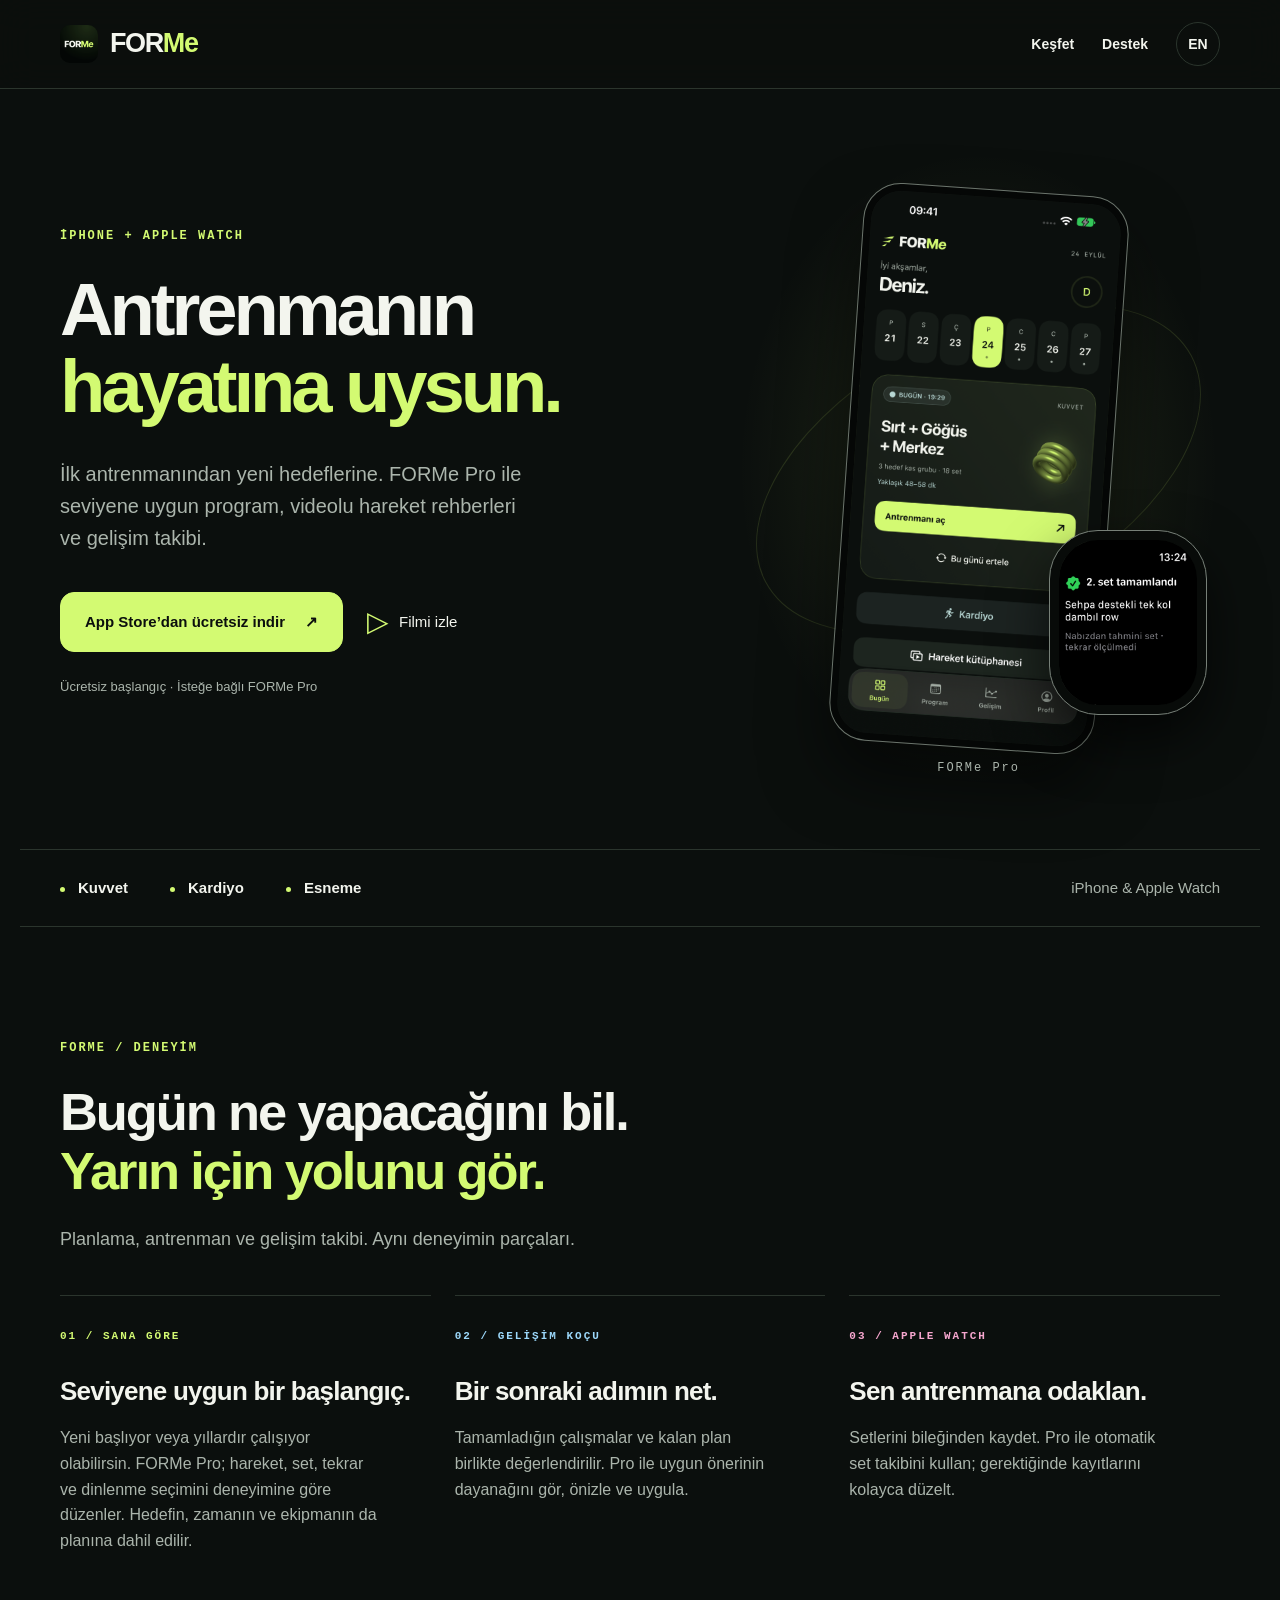
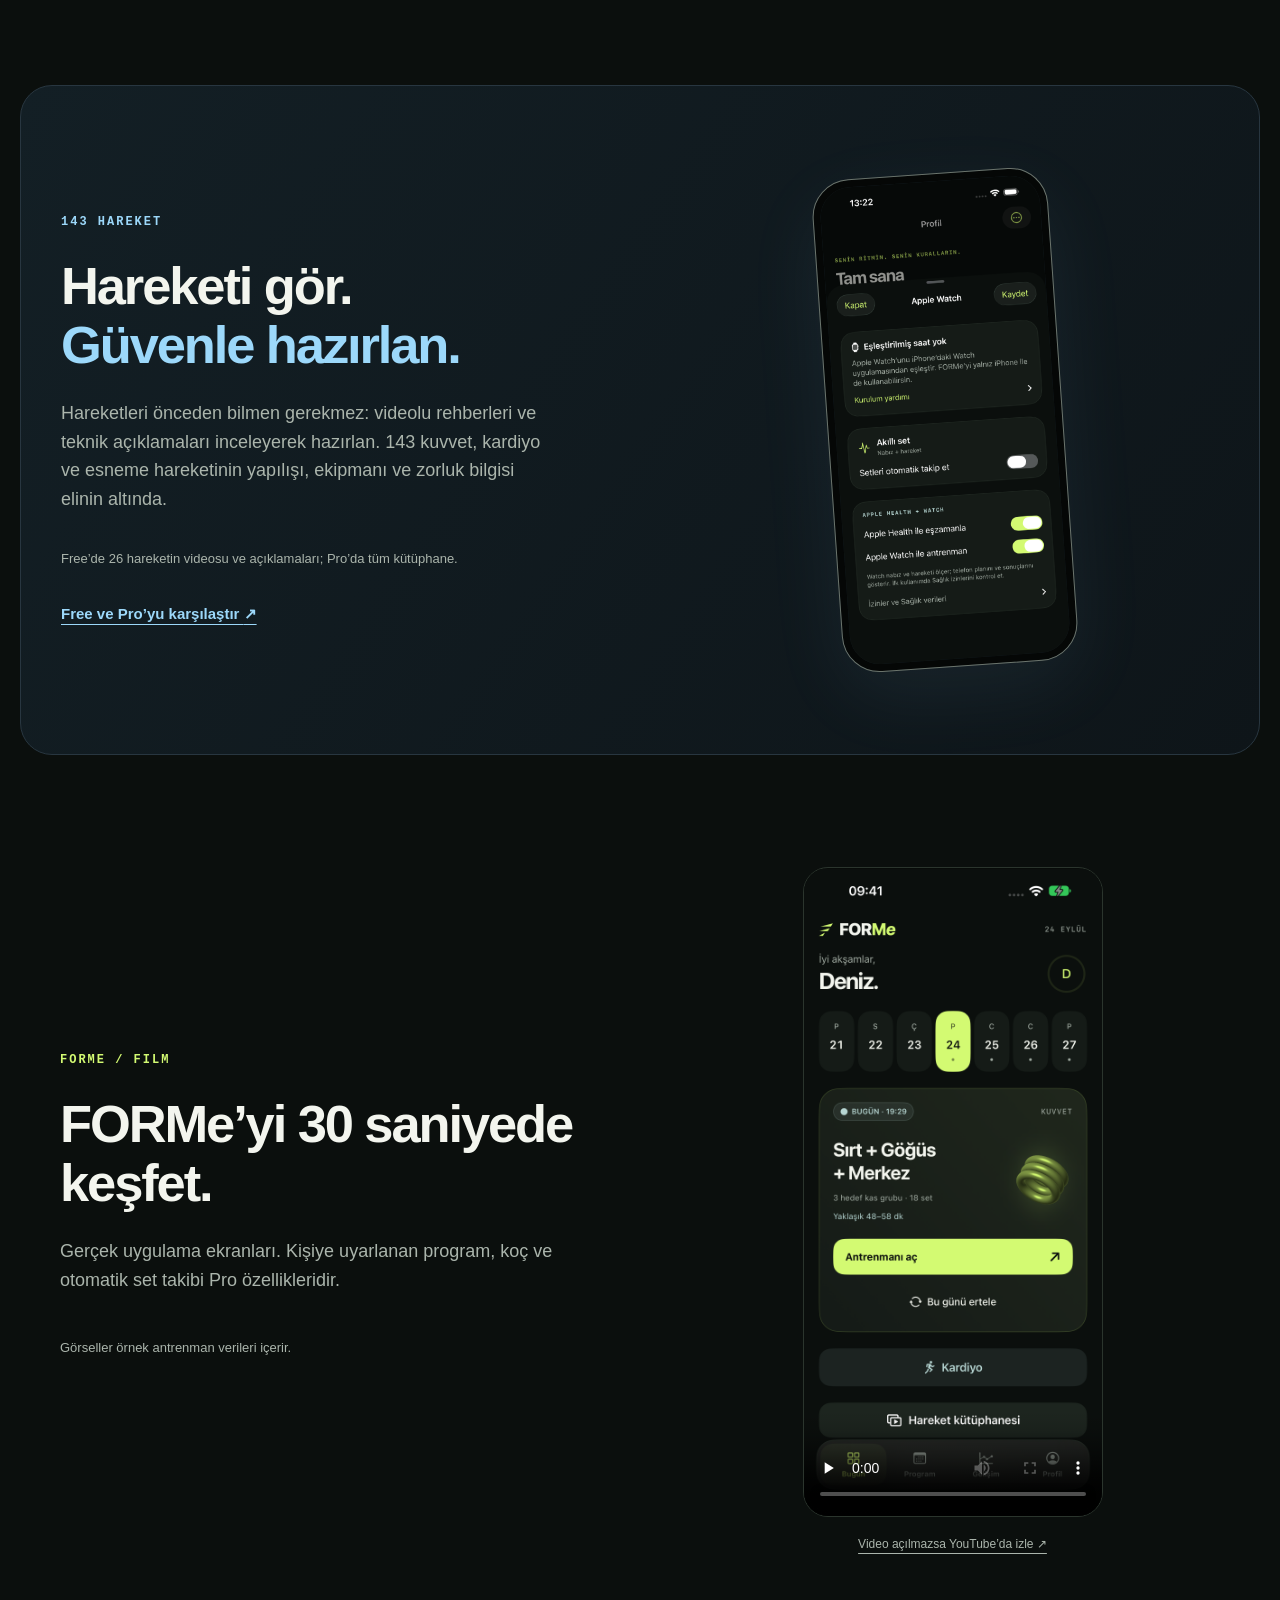
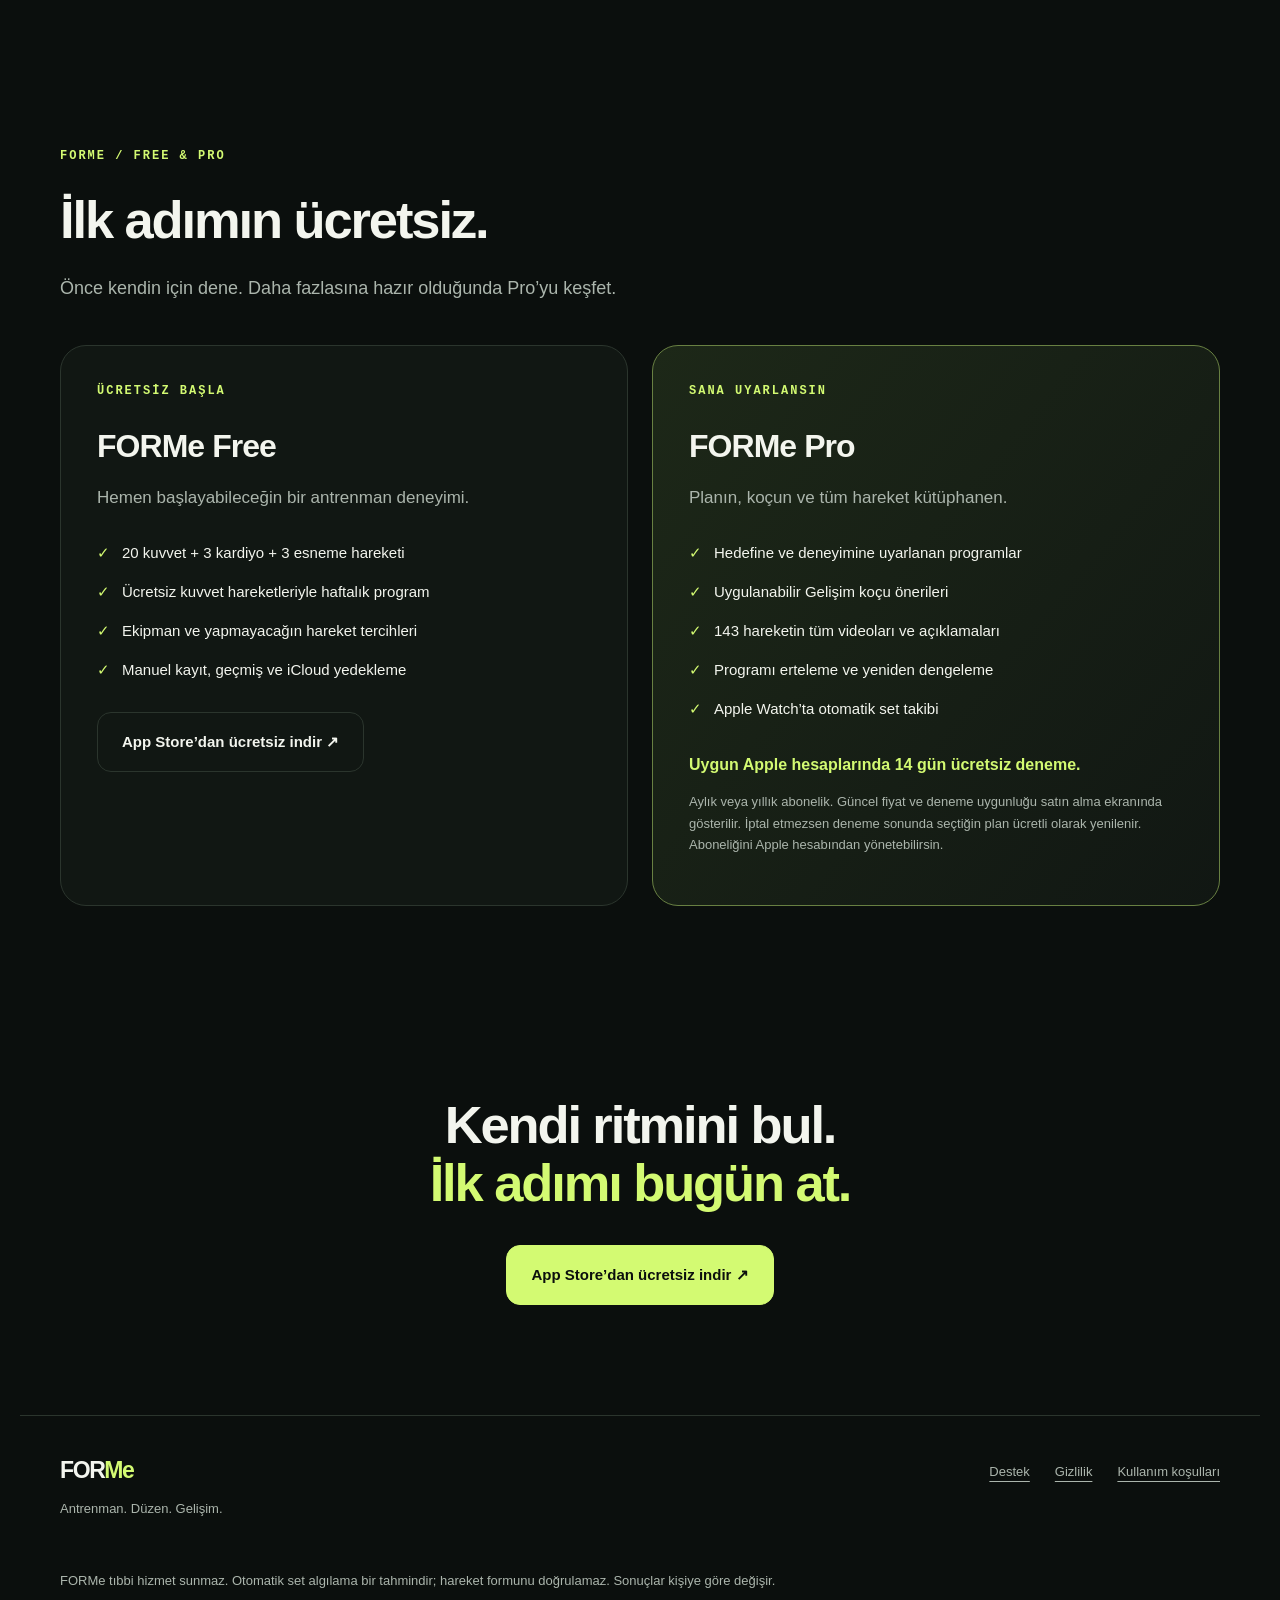
==== commit dd920bcb: "Publish verified FORMe Free weekly-plan and Pro library support copy Exact content tree of staged co" ====
--- a/forme/index.html
+++ b/forme/index.html
@@ -13,6 +13,6 @@
 <section id="experience" class="wrap section"><p class="kicker">FORMe / DENEYİM</p><h2>Bugün ne yapacağını bil.<br><em>Yarın için yolunu gör.</em></h2><p class="section-note">Planlama, antrenman ve gelişim takibi. Aynı deneyimin parçaları.</p><div class="features"><article class="feature"><p class="kicker">01 / SANA GÖRE</p><h3>Seviyene uygun bir başlangıç.</h3><p>Yeni başlıyor veya yıllardır çalışıyor olabilirsin. FORMe Pro; hareket, set, tekrar ve dinlenme seçimini deneyimine göre düzenler. Hedefin, zamanın ve ekipmanın da planına dahil edilir.</p></article><article class="feature"><p class="kicker">02 / GELİŞİM KOÇU</p><h3>Bir sonraki adımın net.</h3><p>Tamamladığın çalışmalar ve kalan plan birlikte değerlendirilir. Pro ile uygun önerinin dayanağını gör, önizle ve uygula.</p></article><article class="feature"><p class="kicker">03 / APPLE WATCH</p><h3>Sen antrenmana odaklan.</h3><p>Setlerini bileğinden kaydet. Pro ile otomatik set takibini kullan; gerektiğinde kayıtlarını kolayca düzelt.</p></article></div></section>
 <section class="wrap library"><div><p class="kicker">143 HAREKET</p><h2>Hareketi gör.<br><em>Güvenle hazırlan.</em></h2><p class="lead">Hareketleri önceden bilmen gerekmez: videolu rehberleri ve teknik açıklamaları inceleyerek hazırlan. 143 kuvvet, kardiyo ve esneme hareketinin yapılışı, ekipmanı ve zorluk bilgisi elinin altında.</p><p class="fine">Free’de 26 hareketin videosu ve açıklamaları; Pro’da tüm kütüphane.</p><a class="text-link" href="#plans">Free ve Pro’yu karşılaştır <span aria-hidden="true">↗</span></a></div><div class="library-art"><img class="phone" src="assets/product-training-tr.png" alt="FORMe hareket videosu ve antrenman ekranı" width="1320" height="2868" loading="lazy"></div></section>
 <section id="film" class="wrap section film-section"><div><p class="kicker">FORMe / FILM</p><h2>FORMe’yi 30 saniyede keşfet.</h2><p class="section-note">Gerçek uygulama ekranları. Kişiye uyarlanan program, koç ve otomatik set takibi Pro özellikleridir.</p><p class="fine">Görseller örnek antrenman verileri içerir.</p></div><div class="film-player"><video controls playsinline preload="none" poster="assets/product-today-tr.png" aria-label="FORMe Türkçe tanıtım filmi"><source src="assets/FORMe-film-tr.mp4" type="video/mp4"></video><a class="fine" href="https://www.youtube.com/watch?v=z62a8TvuBwM">Video açılmazsa YouTube’da izle ↗</a></div></section>
-<section id="plans" class="wrap section"><p class="kicker">FORMe / FREE & PRO</p><h2>İlk adımın ücretsiz.</h2><p class="section-note">Önce kendin için dene. Daha fazlasına hazır olduğunda Pro’yu keşfet.</p><div class="plans"><article class="plan"><p class="kicker">Ücretsiz başla</p><h3>FORMe Free</h3><p>Hemen başlayabileceğin bir antrenman deneyimi.</p><ul><li>20 kuvvet + 3 kardiyo + 3 esneme hareketi</li><li>Ücretsiz hareketlerle antrenman oluşturma</li><li>Ekipman ve yapmayacağın hareket tercihleri</li><li>Manuel kayıt, geçmiş ve iCloud yedekleme</li></ul><a class="button" href="https://apps.apple.com/app/id6815143103">App Store’dan ücretsiz indir ↗</a></article><article class="plan pro"><p class="kicker">Sana uyarlansın</p><h3>FORMe Pro</h3><p>Planın, koçun ve tüm hareket kütüphanen.</p><ul><li>Hedefine ve deneyimine uyarlanan programlar</li><li>Uygulanabilir Gelişim koçu önerileri</li><li>143 hareketin tüm videoları ve açıklamaları</li><li>Programı erteleme ve yeniden dengeleme</li><li>Apple Watch’ta otomatik set takibi</li></ul><strong>Uygun Apple hesaplarında 14 gün ücretsiz deneme.</strong><p class="fine">Aylık veya yıllık abonelik. Güncel fiyat ve deneme uygunluğu satın alma ekranında gösterilir. İptal etmezsen deneme sonunda seçtiğin plan ücretli olarak yenilenir. Aboneliğini Apple hesabından yönetebilirsin.</p></article></div></section>
+<section id="plans" class="wrap section"><p class="kicker">FORMe / FREE & PRO</p><h2>İlk adımın ücretsiz.</h2><p class="section-note">Önce kendin için dene. Daha fazlasına hazır olduğunda Pro’yu keşfet.</p><div class="plans"><article class="plan"><p class="kicker">Ücretsiz başla</p><h3>FORMe Free</h3><p>Hemen başlayabileceğin bir antrenman deneyimi.</p><ul><li>20 kuvvet + 3 kardiyo + 3 esneme hareketi</li><li>Ücretsiz kuvvet hareketleriyle haftalık program</li><li>Ekipman ve yapmayacağın hareket tercihleri</li><li>Manuel kayıt, geçmiş ve iCloud yedekleme</li></ul><a class="button" href="https://apps.apple.com/app/id6815143103">App Store’dan ücretsiz indir ↗</a></article><article class="plan pro"><p class="kicker">Sana uyarlansın</p><h3>FORMe Pro</h3><p>Planın, koçun ve tüm hareket kütüphanen.</p><ul><li>Hedefine ve deneyimine uyarlanan programlar</li><li>Uygulanabilir Gelişim koçu önerileri</li><li>143 hareketin tüm videoları ve açıklamaları</li><li>Programı erteleme ve yeniden dengeleme</li><li>Apple Watch’ta otomatik set takibi</li></ul><strong>Uygun Apple hesaplarında 14 gün ücretsiz deneme.</strong><p class="fine">Aylık veya yıllık abonelik. Güncel fiyat ve deneme uygunluğu satın alma ekranında gösterilir. İptal etmezsen deneme sonunda seçtiğin plan ücretli olarak yenilenir. Aboneliğini Apple hesabından yönetebilirsin.</p></article></div></section>
 <section class="closing wrap"><h2>Kendi ritmini bul.<br><em>İlk adımı bugün at.</em></h2><a class="button primary" href="https://apps.apple.com/app/id6815143103">App Store’dan ücretsiz indir ↗</a></section></main>
 <footer class="wrap"><div><span class="brand">FOR<span class="accent">Me</span></span><p>Antrenman. Düzen. Gelişim.</p></div><nav><a href="./support/?lang=tr">Destek</a><a href="./privacy/?lang=tr">Gizlilik</a><a href="https://www.apple.com/legal/internet-services/itunes/dev/stdeula/">Kullanım koşulları</a></nav><p class="fine disclaimer">FORMe tıbbi hizmet sunmaz. Otomatik set algılama bir tahmindir; hareket formunu doğrulamaz. Sonuçlar kişiye göre değişir.</p></footer></body></html>
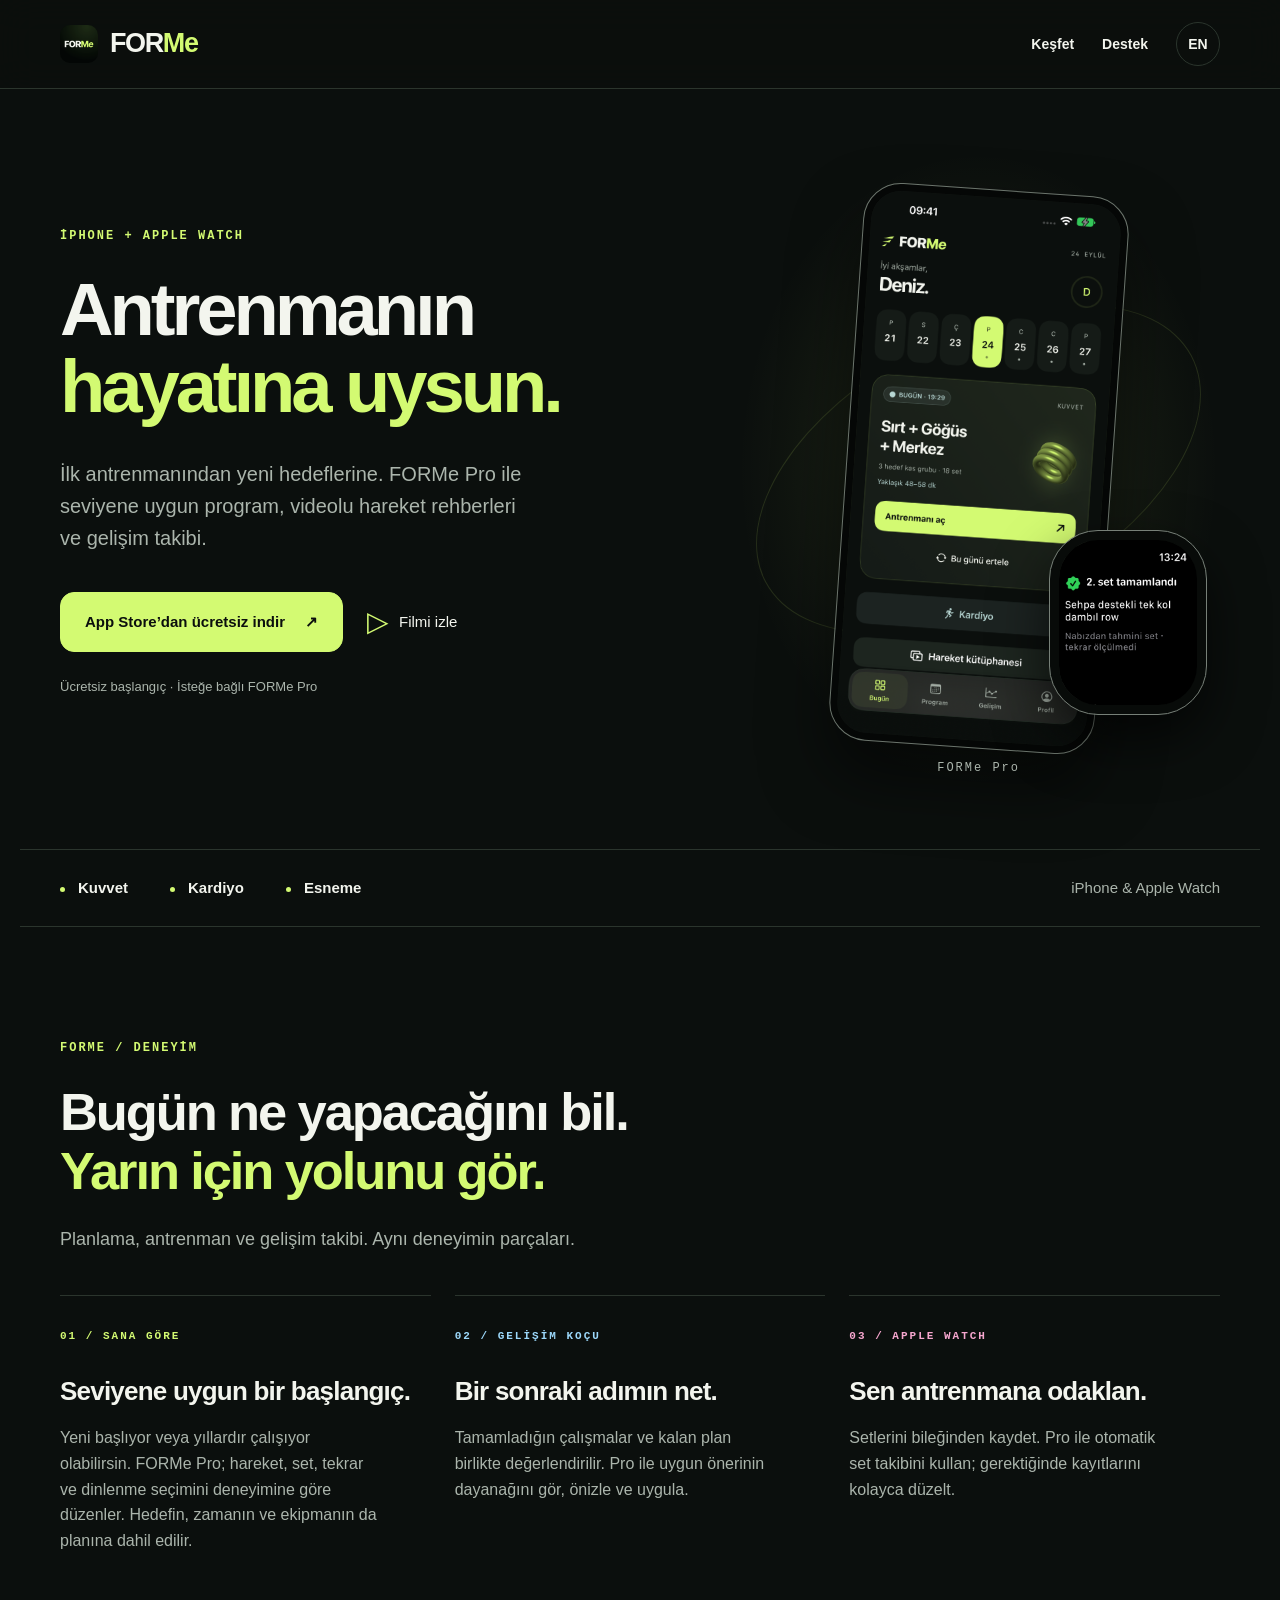
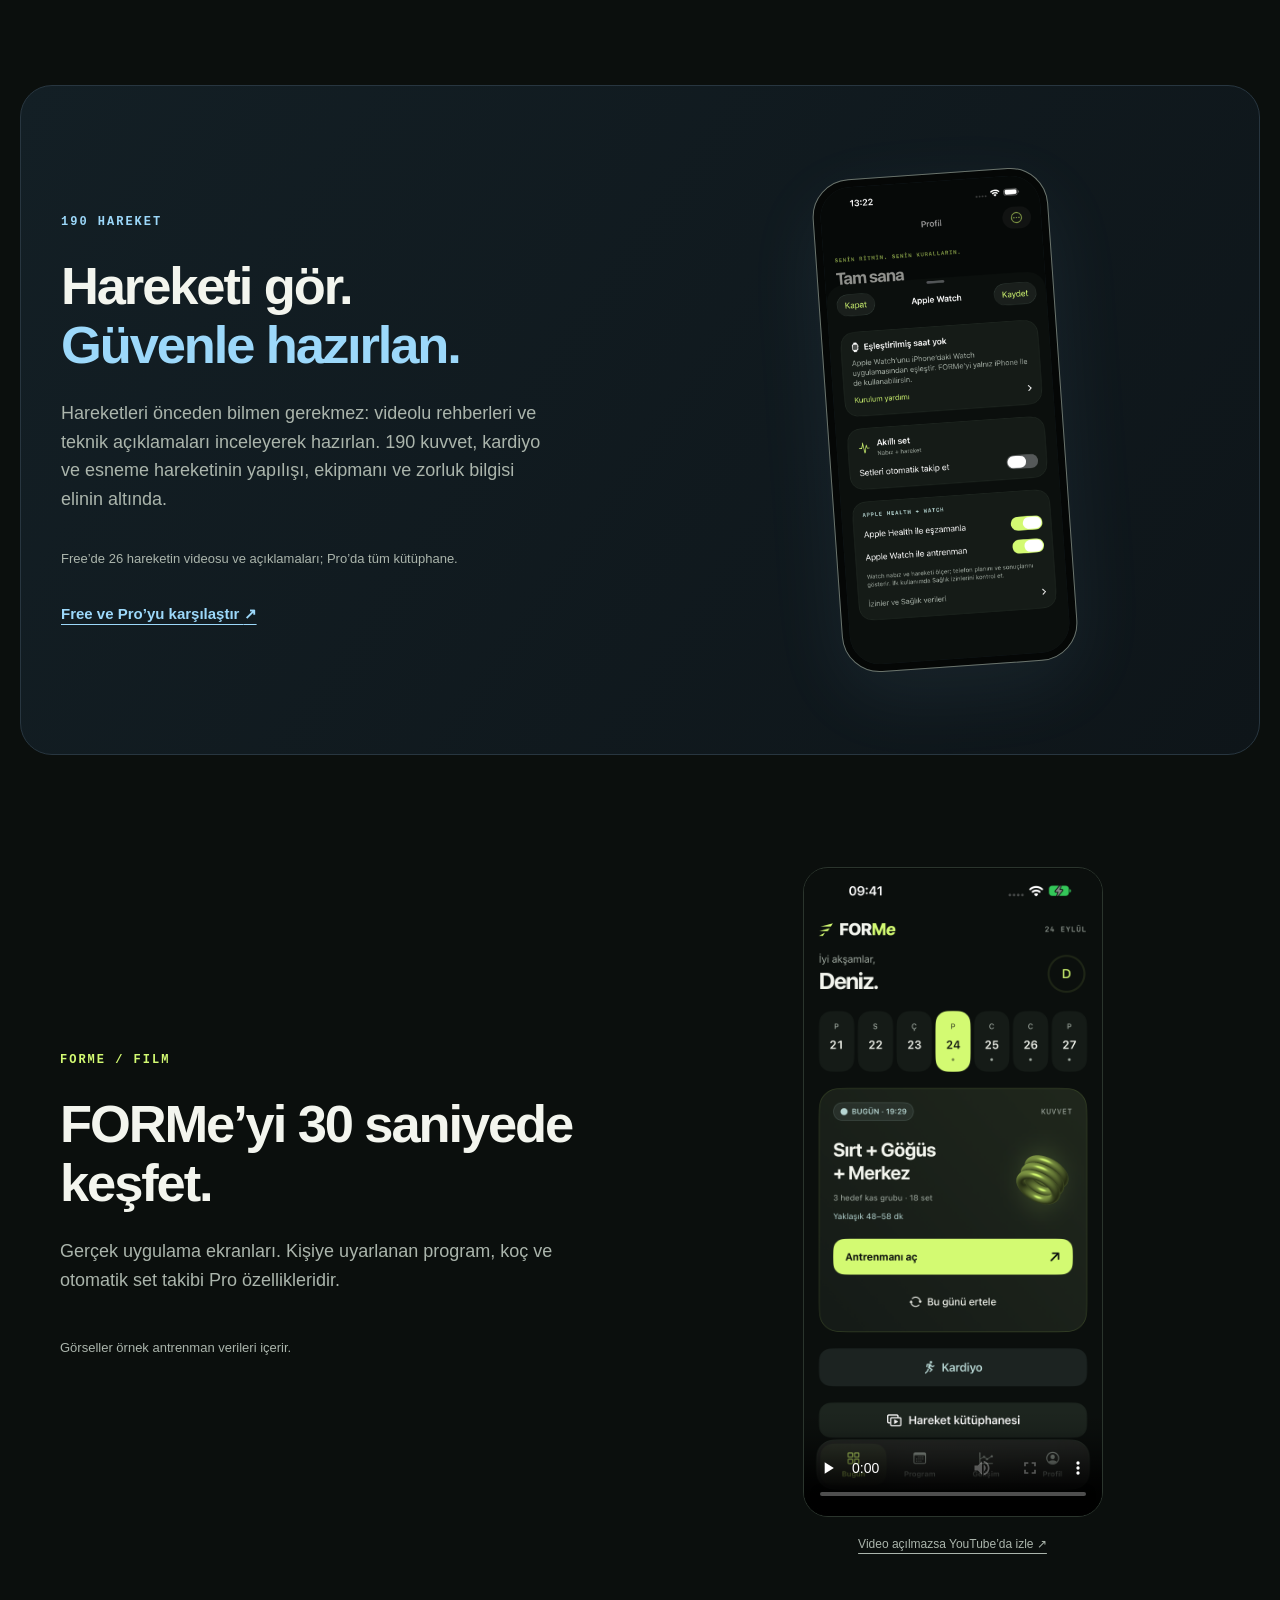
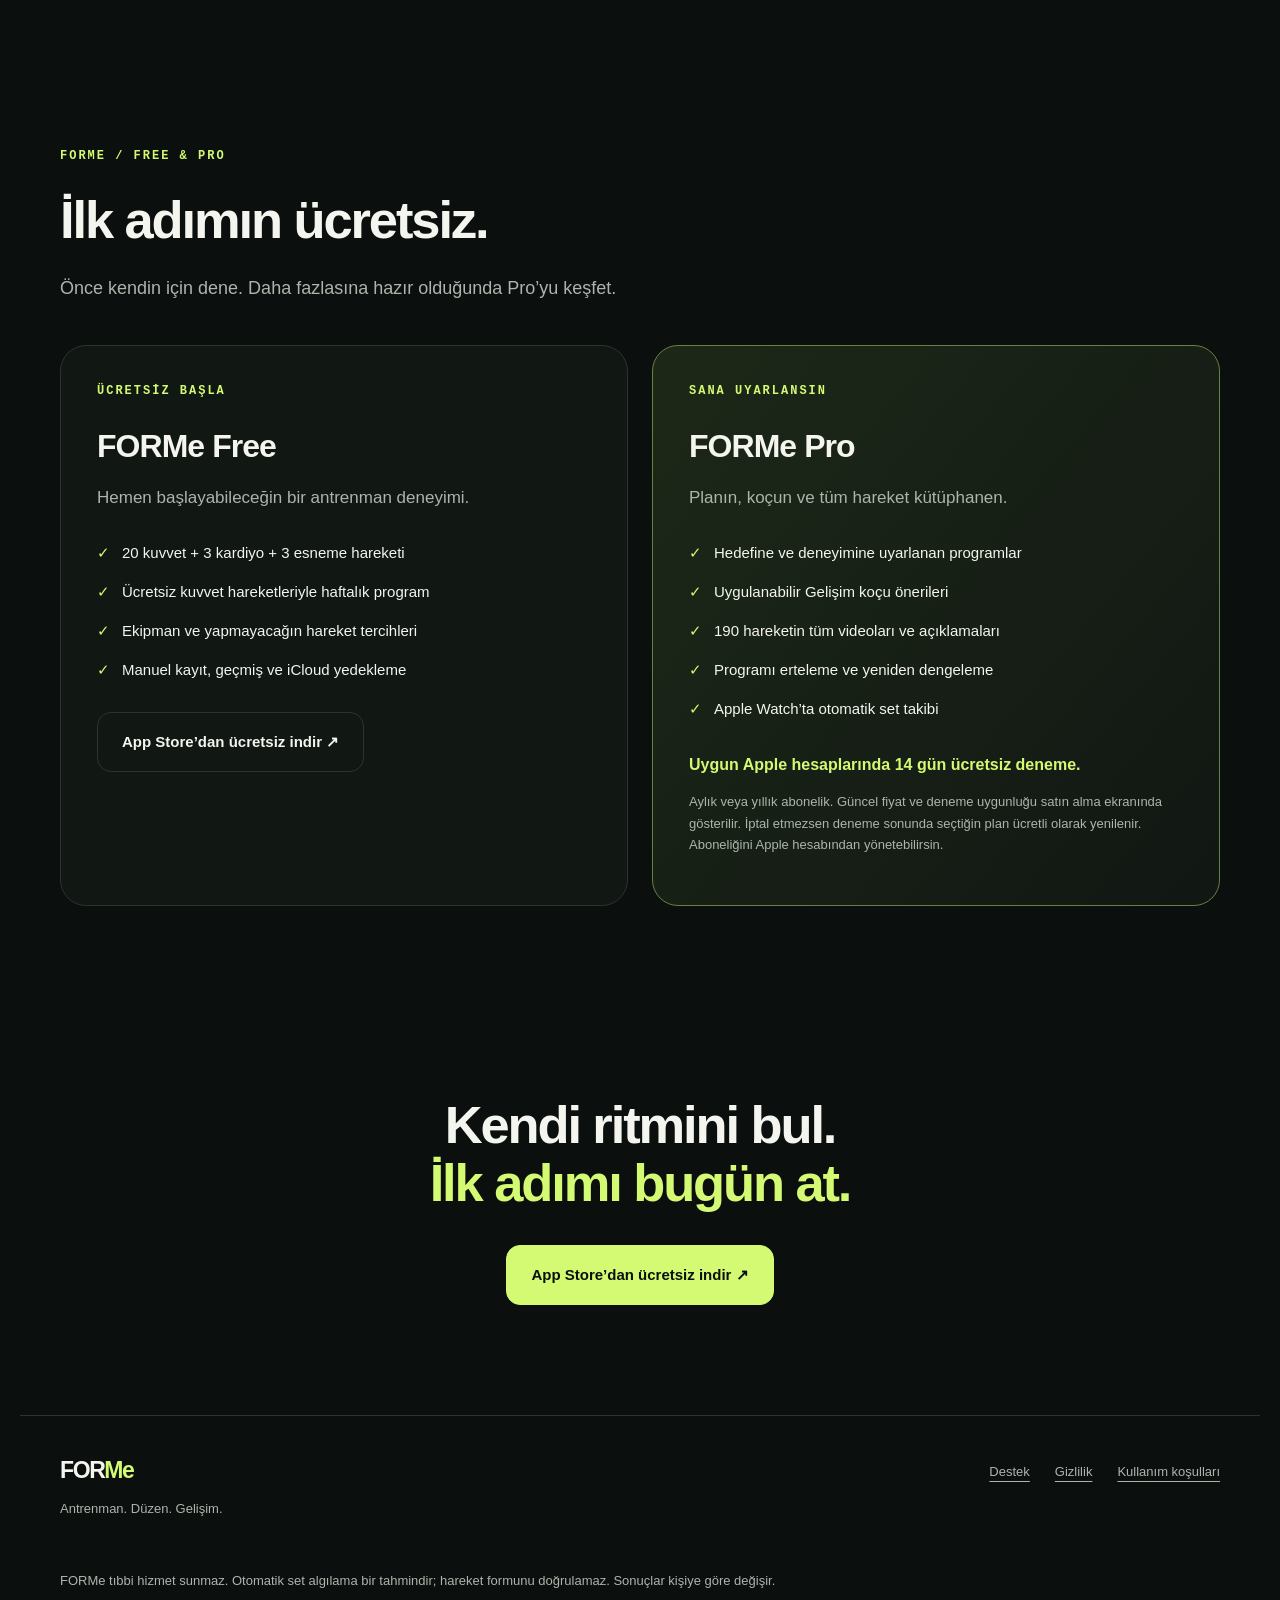
==== commit a9a2152f: "Update FORMe support and privacy for 1.7.2 Support: 190 movements, Profile paths for the single-list" ====
--- a/forme/index.html
+++ b/forme/index.html
@@ -11,8 +11,8 @@
 <main id="main"><section class="hero wrap"><div class="hero-copy"><p class="kicker">iPhone + Apple Watch</p><h1>Antrenmanın<br><em>hayatına uysun.</em></h1><p class="lead">İlk antrenmanından yeni hedeflerine. FORMe Pro ile seviyene uygun program, videolu hareket rehberleri ve gelişim takibi.</p><div class="actions"><a class="button primary" href="https://apps.apple.com/app/id6815143103">App Store’dan ücretsiz indir <span aria-hidden="true">↗</span></a><a class="film-link" href="#film"><span aria-hidden="true">▷</span> Filmi izle</a></div><p class="fine">Ücretsiz başlangıç · İsteğe bağlı FORMe Pro</p></div><div class="hero-art"><div class="orbit" aria-hidden="true"></div><img class="phone" src="assets/product-today-tr.png" alt="FORMe Bugün ekranı" width="1320" height="2868" fetchpriority="high"><img class="watch" src="assets/product-watch-tr.png" alt="FORMe Apple Watch set takibi" width="396" height="484"><span class="art-label">FORMe Pro</span></div></section>
 <div class="disciplines wrap"><span>Kuvvet</span><span>Kardiyo</span><span>Esneme</span><span class="platform">iPhone & Apple Watch</span></div>
 <section id="experience" class="wrap section"><p class="kicker">FORMe / DENEYİM</p><h2>Bugün ne yapacağını bil.<br><em>Yarın için yolunu gör.</em></h2><p class="section-note">Planlama, antrenman ve gelişim takibi. Aynı deneyimin parçaları.</p><div class="features"><article class="feature"><p class="kicker">01 / SANA GÖRE</p><h3>Seviyene uygun bir başlangıç.</h3><p>Yeni başlıyor veya yıllardır çalışıyor olabilirsin. FORMe Pro; hareket, set, tekrar ve dinlenme seçimini deneyimine göre düzenler. Hedefin, zamanın ve ekipmanın da planına dahil edilir.</p></article><article class="feature"><p class="kicker">02 / GELİŞİM KOÇU</p><h3>Bir sonraki adımın net.</h3><p>Tamamladığın çalışmalar ve kalan plan birlikte değerlendirilir. Pro ile uygun önerinin dayanağını gör, önizle ve uygula.</p></article><article class="feature"><p class="kicker">03 / APPLE WATCH</p><h3>Sen antrenmana odaklan.</h3><p>Setlerini bileğinden kaydet. Pro ile otomatik set takibini kullan; gerektiğinde kayıtlarını kolayca düzelt.</p></article></div></section>
-<section class="wrap library"><div><p class="kicker">143 HAREKET</p><h2>Hareketi gör.<br><em>Güvenle hazırlan.</em></h2><p class="lead">Hareketleri önceden bilmen gerekmez: videolu rehberleri ve teknik açıklamaları inceleyerek hazırlan. 143 kuvvet, kardiyo ve esneme hareketinin yapılışı, ekipmanı ve zorluk bilgisi elinin altında.</p><p class="fine">Free’de 26 hareketin videosu ve açıklamaları; Pro’da tüm kütüphane.</p><a class="text-link" href="#plans">Free ve Pro’yu karşılaştır <span aria-hidden="true">↗</span></a></div><div class="library-art"><img class="phone" src="assets/product-training-tr.png" alt="FORMe hareket videosu ve antrenman ekranı" width="1320" height="2868" loading="lazy"></div></section>
+<section class="wrap library"><div><p class="kicker">190 HAREKET</p><h2>Hareketi gör.<br><em>Güvenle hazırlan.</em></h2><p class="lead">Hareketleri önceden bilmen gerekmez: videolu rehberleri ve teknik açıklamaları inceleyerek hazırlan. 190 kuvvet, kardiyo ve esneme hareketinin yapılışı, ekipmanı ve zorluk bilgisi elinin altında.</p><p class="fine">Free’de 26 hareketin videosu ve açıklamaları; Pro’da tüm kütüphane.</p><a class="text-link" href="#plans">Free ve Pro’yu karşılaştır <span aria-hidden="true">↗</span></a></div><div class="library-art"><img class="phone" src="assets/product-training-tr.png" alt="FORMe hareket videosu ve antrenman ekranı" width="1320" height="2868" loading="lazy"></div></section>
 <section id="film" class="wrap section film-section"><div><p class="kicker">FORMe / FILM</p><h2>FORMe’yi 30 saniyede keşfet.</h2><p class="section-note">Gerçek uygulama ekranları. Kişiye uyarlanan program, koç ve otomatik set takibi Pro özellikleridir.</p><p class="fine">Görseller örnek antrenman verileri içerir.</p></div><div class="film-player"><video controls playsinline preload="none" poster="assets/product-today-tr.png" aria-label="FORMe Türkçe tanıtım filmi"><source src="assets/FORMe-film-tr.mp4" type="video/mp4"></video><a class="fine" href="https://www.youtube.com/watch?v=z62a8TvuBwM">Video açılmazsa YouTube’da izle ↗</a></div></section>
-<section id="plans" class="wrap section"><p class="kicker">FORMe / FREE & PRO</p><h2>İlk adımın ücretsiz.</h2><p class="section-note">Önce kendin için dene. Daha fazlasına hazır olduğunda Pro’yu keşfet.</p><div class="plans"><article class="plan"><p class="kicker">Ücretsiz başla</p><h3>FORMe Free</h3><p>Hemen başlayabileceğin bir antrenman deneyimi.</p><ul><li>20 kuvvet + 3 kardiyo + 3 esneme hareketi</li><li>Ücretsiz kuvvet hareketleriyle haftalık program</li><li>Ekipman ve yapmayacağın hareket tercihleri</li><li>Manuel kayıt, geçmiş ve iCloud yedekleme</li></ul><a class="button" href="https://apps.apple.com/app/id6815143103">App Store’dan ücretsiz indir ↗</a></article><article class="plan pro"><p class="kicker">Sana uyarlansın</p><h3>FORMe Pro</h3><p>Planın, koçun ve tüm hareket kütüphanen.</p><ul><li>Hedefine ve deneyimine uyarlanan programlar</li><li>Uygulanabilir Gelişim koçu önerileri</li><li>143 hareketin tüm videoları ve açıklamaları</li><li>Programı erteleme ve yeniden dengeleme</li><li>Apple Watch’ta otomatik set takibi</li></ul><strong>Uygun Apple hesaplarında 14 gün ücretsiz deneme.</strong><p class="fine">Aylık veya yıllık abonelik. Güncel fiyat ve deneme uygunluğu satın alma ekranında gösterilir. İptal etmezsen deneme sonunda seçtiğin plan ücretli olarak yenilenir. Aboneliğini Apple hesabından yönetebilirsin.</p></article></div></section>
+<section id="plans" class="wrap section"><p class="kicker">FORMe / FREE & PRO</p><h2>İlk adımın ücretsiz.</h2><p class="section-note">Önce kendin için dene. Daha fazlasına hazır olduğunda Pro’yu keşfet.</p><div class="plans"><article class="plan"><p class="kicker">Ücretsiz başla</p><h3>FORMe Free</h3><p>Hemen başlayabileceğin bir antrenman deneyimi.</p><ul><li>20 kuvvet + 3 kardiyo + 3 esneme hareketi</li><li>Ücretsiz kuvvet hareketleriyle haftalık program</li><li>Ekipman ve yapmayacağın hareket tercihleri</li><li>Manuel kayıt, geçmiş ve iCloud yedekleme</li></ul><a class="button" href="https://apps.apple.com/app/id6815143103">App Store’dan ücretsiz indir ↗</a></article><article class="plan pro"><p class="kicker">Sana uyarlansın</p><h3>FORMe Pro</h3><p>Planın, koçun ve tüm hareket kütüphanen.</p><ul><li>Hedefine ve deneyimine uyarlanan programlar</li><li>Uygulanabilir Gelişim koçu önerileri</li><li>190 hareketin tüm videoları ve açıklamaları</li><li>Programı erteleme ve yeniden dengeleme</li><li>Apple Watch’ta otomatik set takibi</li></ul><strong>Uygun Apple hesaplarında 14 gün ücretsiz deneme.</strong><p class="fine">Aylık veya yıllık abonelik. Güncel fiyat ve deneme uygunluğu satın alma ekranında gösterilir. İptal etmezsen deneme sonunda seçtiğin plan ücretli olarak yenilenir. Aboneliğini Apple hesabından yönetebilirsin.</p></article></div></section>
 <section class="closing wrap"><h2>Kendi ritmini bul.<br><em>İlk adımı bugün at.</em></h2><a class="button primary" href="https://apps.apple.com/app/id6815143103">App Store’dan ücretsiz indir ↗</a></section></main>
 <footer class="wrap"><div><span class="brand">FOR<span class="accent">Me</span></span><p>Antrenman. Düzen. Gelişim.</p></div><nav><a href="./support/?lang=tr">Destek</a><a href="./privacy/?lang=tr">Gizlilik</a><a href="https://www.apple.com/legal/internet-services/itunes/dev/stdeula/">Kullanım koşulları</a></nav><p class="fine disclaimer">FORMe tıbbi hizmet sunmaz. Otomatik set algılama bir tahmindir; hareket formunu doğrulamaz. Sonuçlar kişiye göre değişir.</p></footer></body></html>
